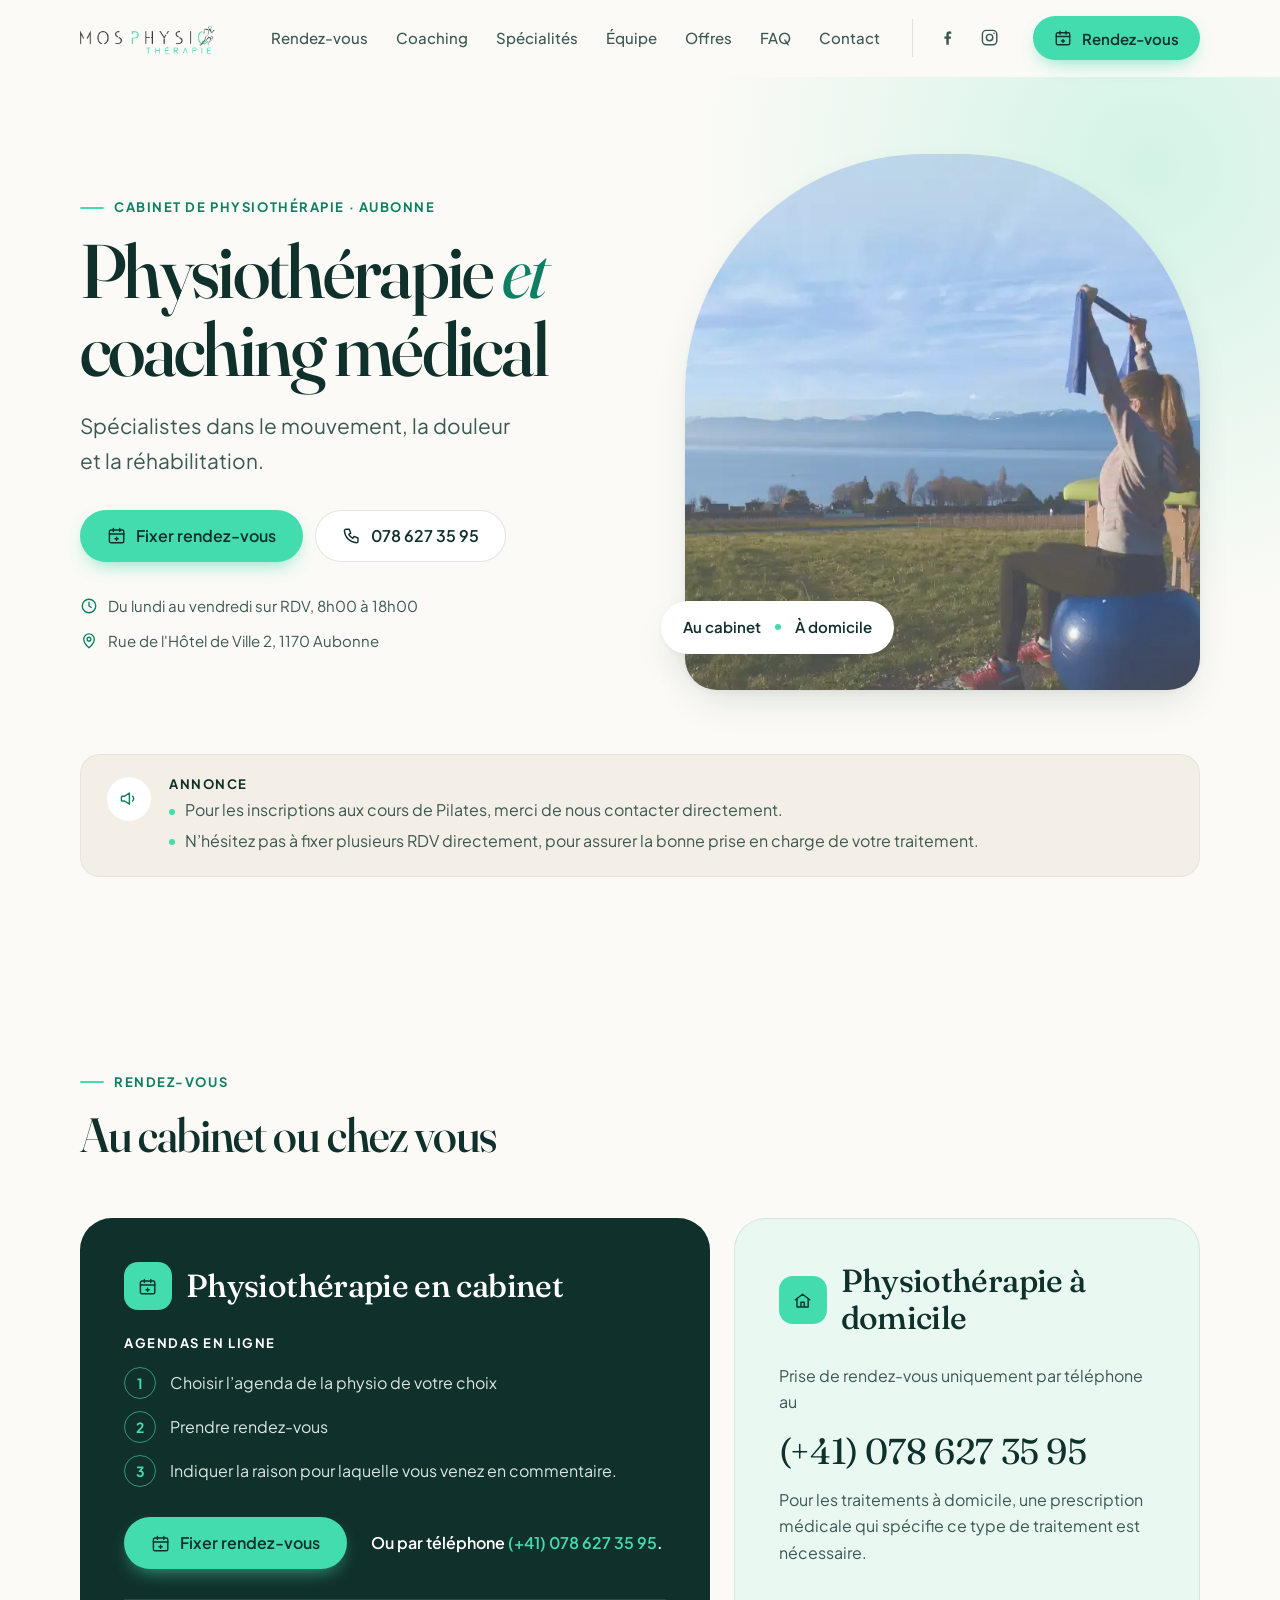
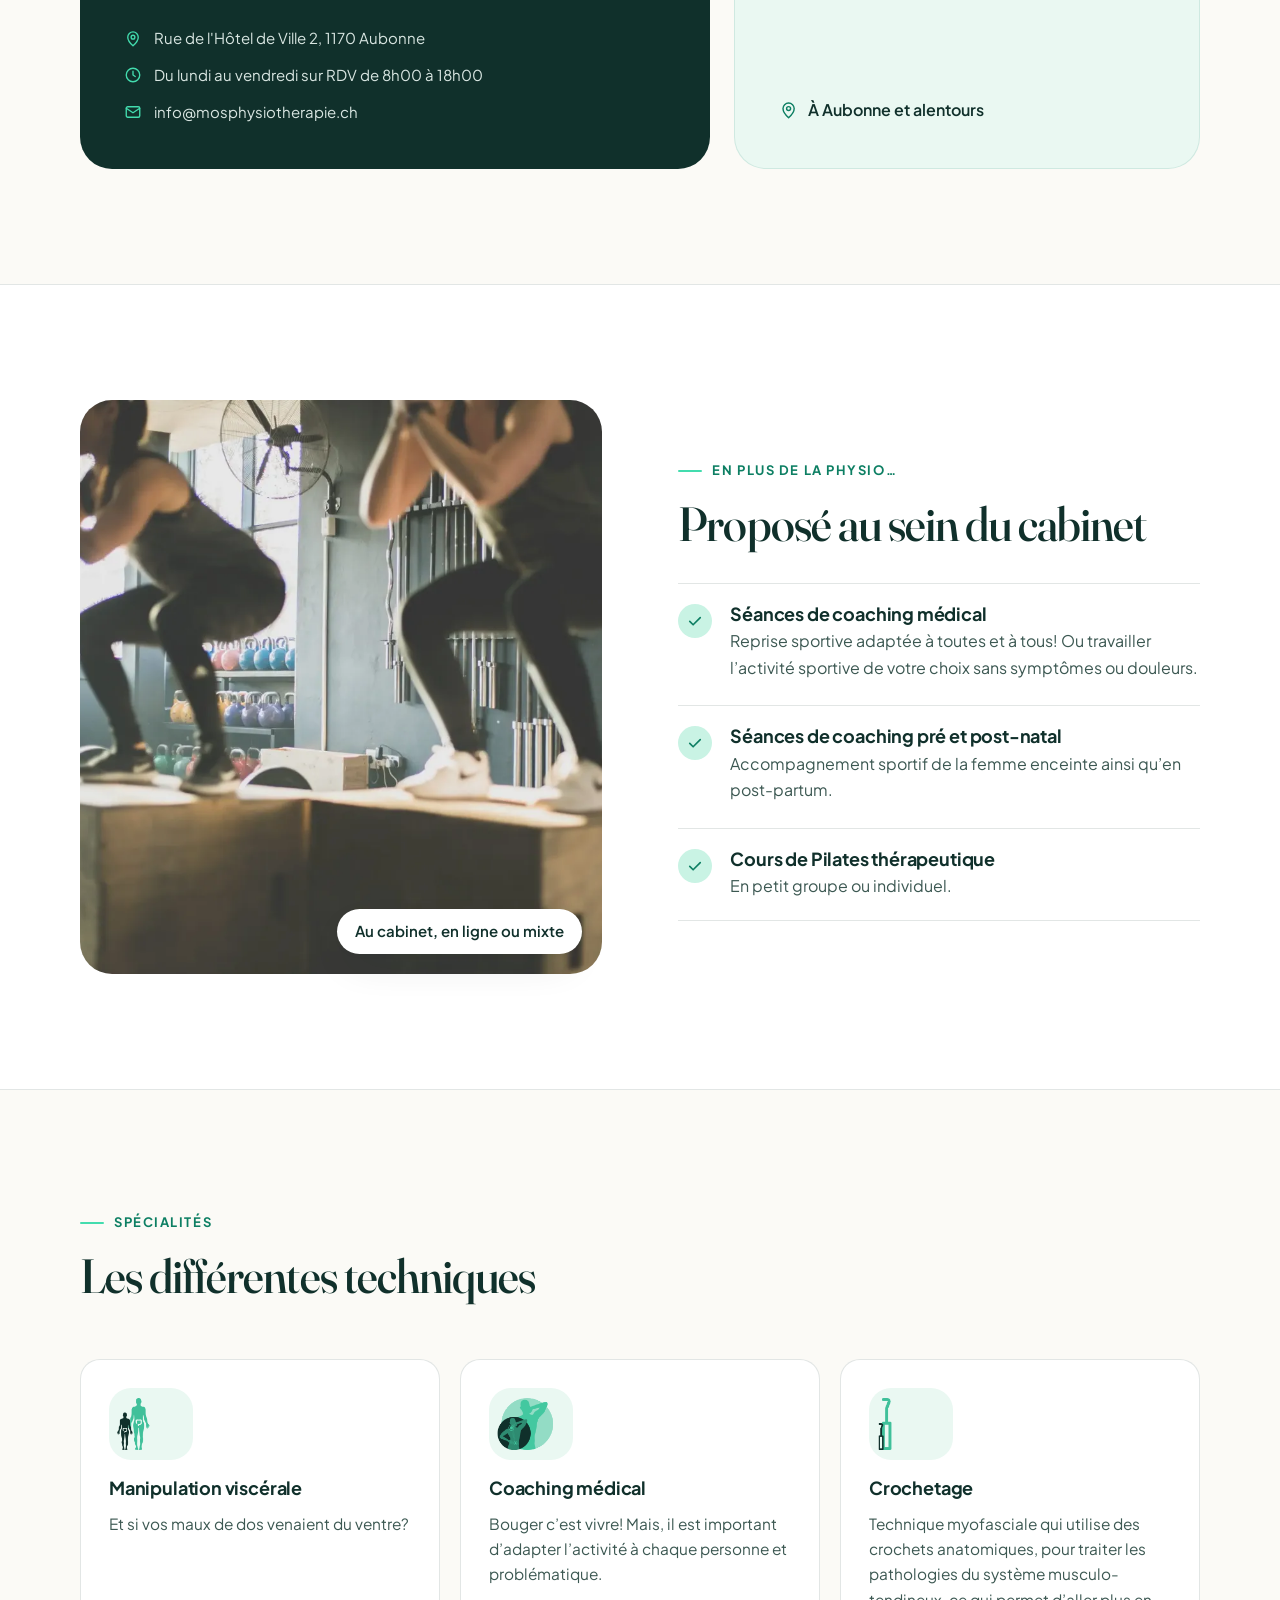
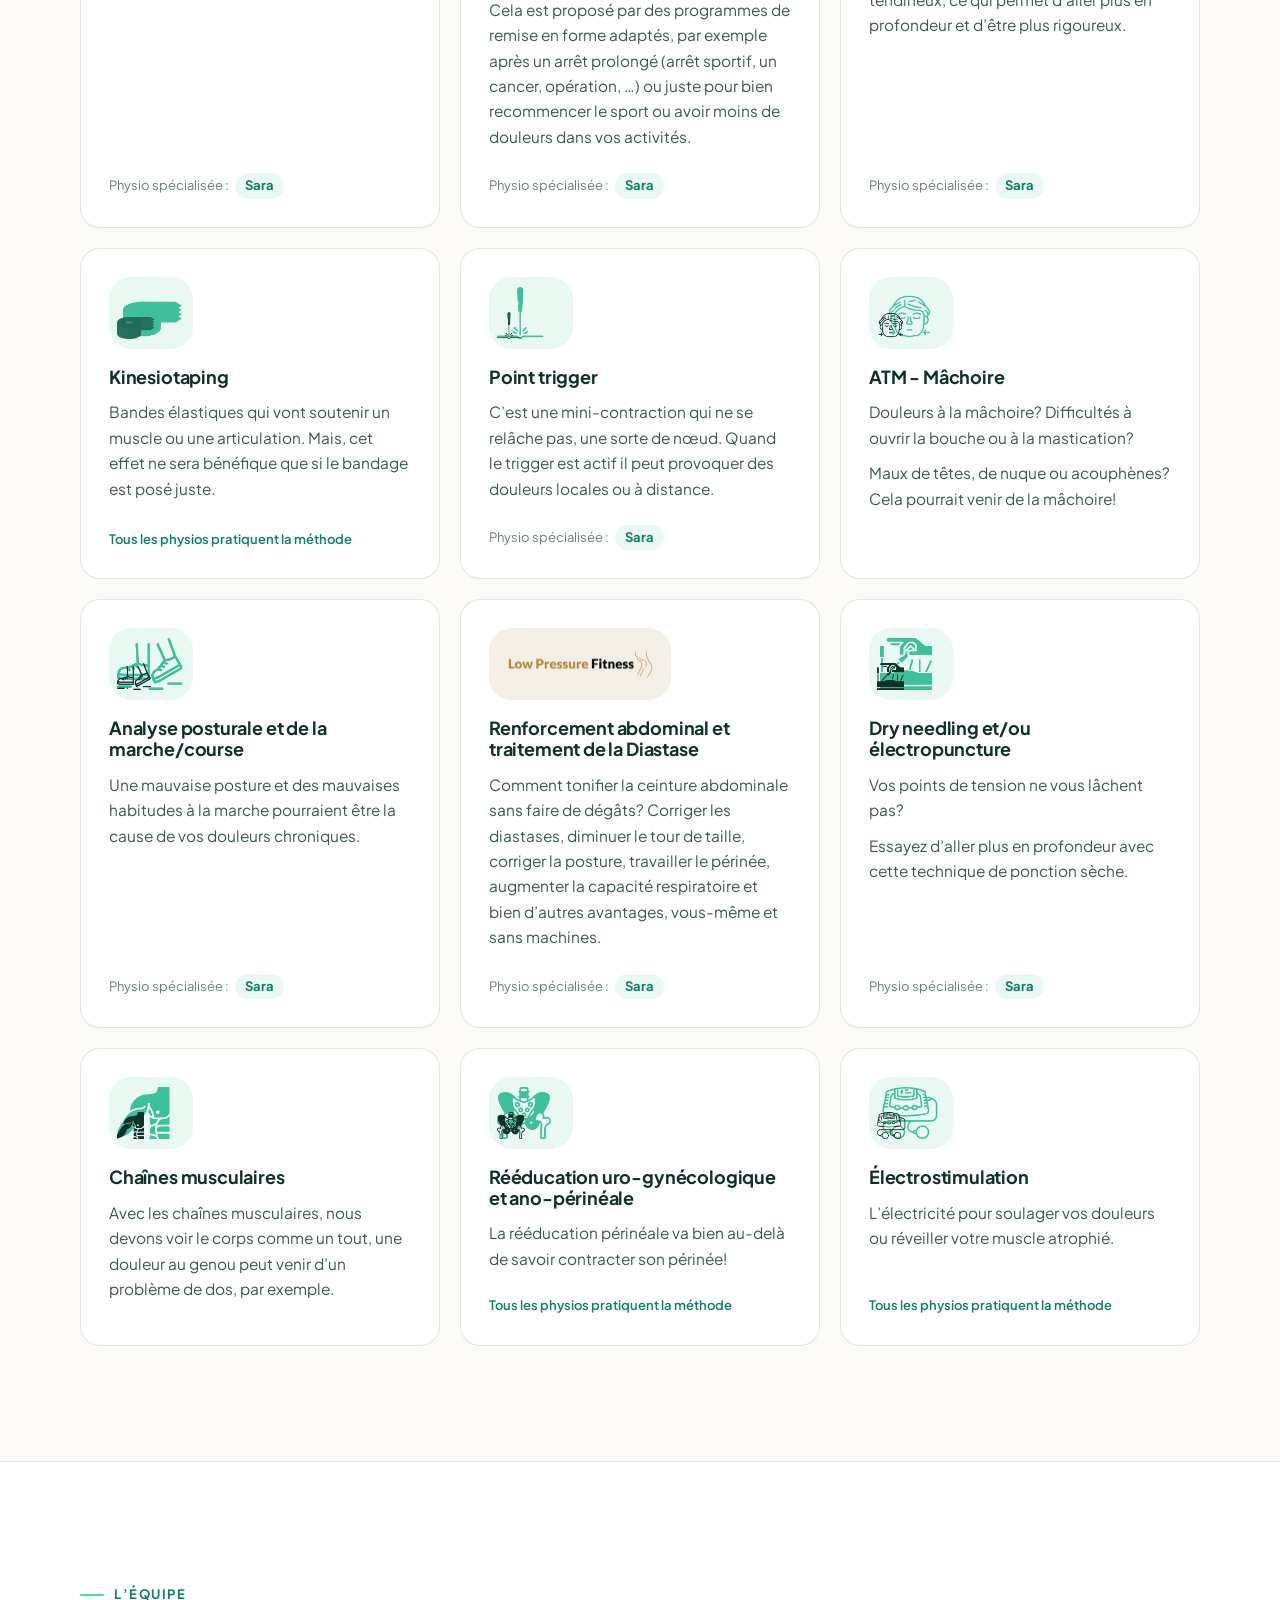
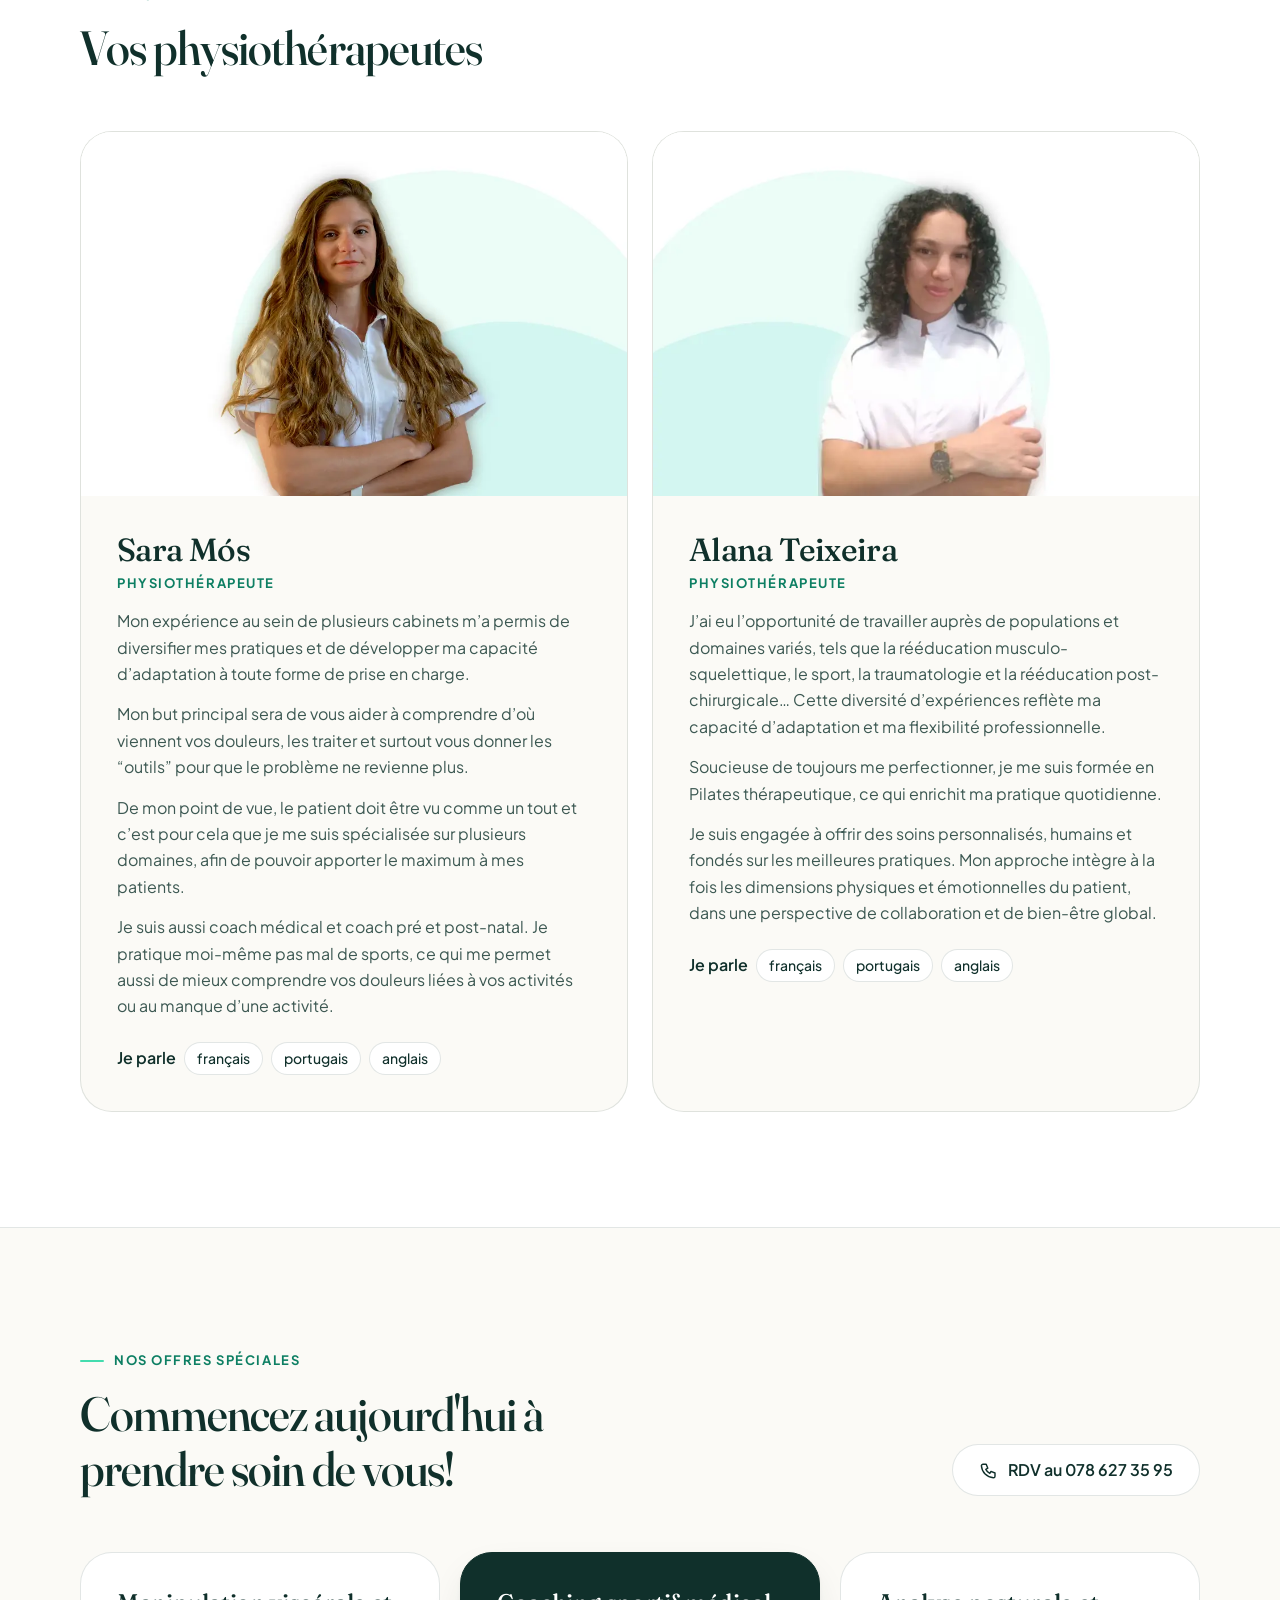
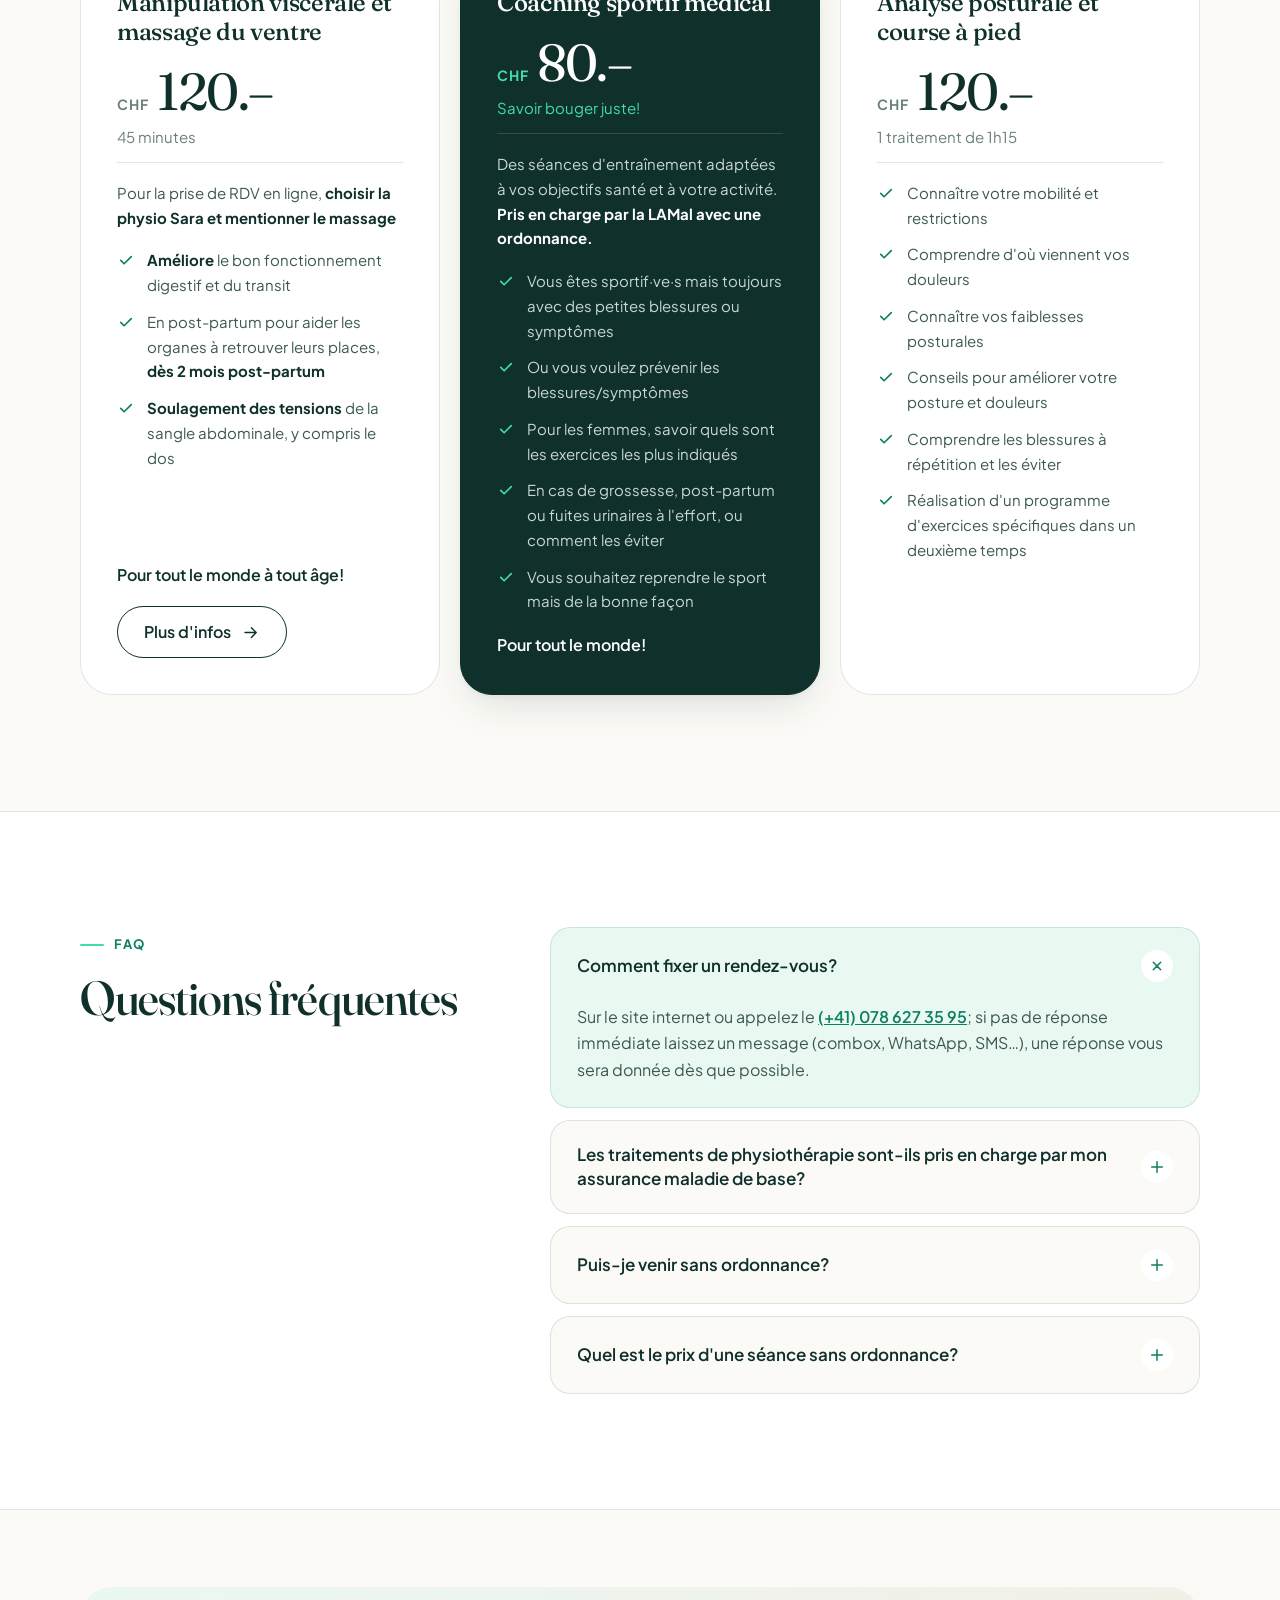
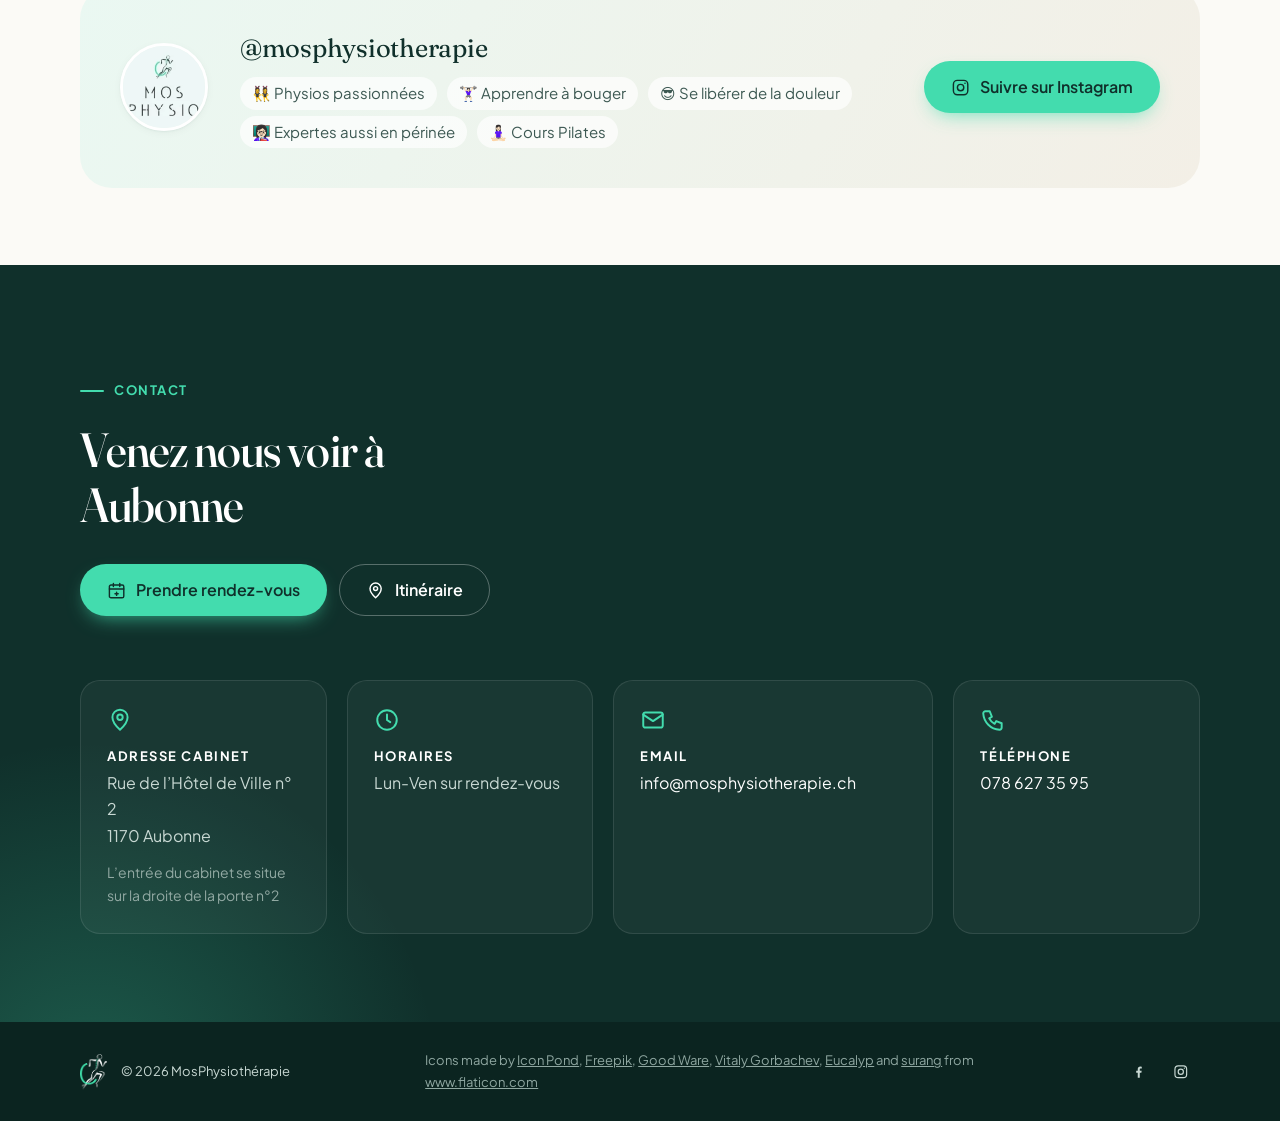
==== pr-6/index.html @ 22729bb2 "Deploying to gh-pages from @ cjdcordeiro/mosphysio.ch@4504180eb14df121e03afb1516a92d59e5ab6d87 🚀" ====
<!DOCTYPE html>
<html lang="fr-CH">
<head>
<meta charset="utf-8">
<meta name="viewport" content="width=device-width, initial-scale=1">
<title>MosPhysiothérapie | Physiothérapie et coaching médical à Aubonne</title>
<meta name="description" content="Physiothérapeutes à Aubonne, spécialisées dans le mouvement, la douleur, les lésions et le périnée. Prenez soin de vous avec MosPhysiothérapie!">
<meta name="theme-color" content="#10302b">
<link rel="canonical" href="https://mosphysiotherapie.ch/">
<meta property="og:locale" content="fr_FR">
<meta property="og:type" content="website">
<meta property="og:title" content="MosPhysiothérapie, physiothérapie et coaching médical à Aubonne">
<meta property="og:description" content="Spécialistes dans le mouvement, la douleur et la réhabilitation.">
<meta property="og:url" content="https://mosphysiotherapie.ch/">
<meta property="og:site_name" content="MosPhysiothérapie">
<meta property="og:image" content="https://mosphysiotherapie.ch/images/hero-aubonne.webp">
<link rel="icon" href="images/favicon-32.jpg" sizes="32x32">
<link rel="icon" href="images/favicon-192.jpg" sizes="192x192">
<link rel="apple-touch-icon" href="images/favicon-180.jpg">

<link rel="preconnect" href="https://fonts.googleapis.com">
<link rel="preconnect" href="https://fonts.gstatic.com" crossorigin>
<link rel="stylesheet" href="https://fonts.googleapis.com/css2?family=Fraunces:ital,opsz,wght@0,9..144,400;0,9..144,500;0,9..144,600;1,9..144,400&family=Plus+Jakarta+Sans:wght@400;500;600;700&display=swap">
<link rel="stylesheet" href="css/style.css">
<link rel="preload" as="image" href="images/hero-aubonne.webp">

<script type="application/ld+json">
{
  "@context": "https://schema.org",
  "@type": "Physiotherapy",
  "name": "MosPhysiothérapie",
  "url": "https://mosphysiotherapie.ch/",
  "logo": "https://mosphysiotherapie.ch/images/logo.webp",
  "telephone": "+41786273595",
  "email": "info@mosphysiotherapie.ch",
  "address": {
    "@type": "PostalAddress",
    "streetAddress": "Rue de l'Hôtel de Ville 2",
    "postalCode": "1170",
    "addressLocality": "Aubonne",
    "addressCountry": "CH"
  },
  "openingHoursSpecification": {
    "@type": "OpeningHoursSpecification",
    "dayOfWeek": ["Monday", "Tuesday", "Wednesday", "Thursday", "Friday"],
    "opens": "08:00",
    "closes": "18:00"
  },
  "sameAs": ["https://www.instagram.com/mosphysiotherapie/", "https://www.facebook.com/mosphysiotherapie"]
}
</script>
<script>document.documentElement.classList.add('js')</script>
</head>
<body>

<svg width="0" height="0" style="position:absolute" aria-hidden="true">
  <defs>
    <symbol id="i-phone" viewBox="0 0 24 24"><path fill="none" stroke="currentColor" stroke-width="1.8" stroke-linecap="round" stroke-linejoin="round" d="M5 4h4l2 5-2.5 1.5a11 11 0 0 0 5 5L15 13l5 2v4a2 2 0 0 1-2 2A16 16 0 0 1 3 6a2 2 0 0 1 2-2"/></symbol>
    <symbol id="i-mail" viewBox="0 0 24 24"><g fill="none" stroke="currentColor" stroke-width="1.8" stroke-linecap="round" stroke-linejoin="round"><rect x="3" y="5" width="18" height="14" rx="2"/><path d="m3 7 9 6 9-6"/></g></symbol>
    <symbol id="i-pin" viewBox="0 0 24 24"><g fill="none" stroke="currentColor" stroke-width="1.8" stroke-linecap="round" stroke-linejoin="round"><path d="M12 21s-7-6.2-7-11.5A7 7 0 0 1 19 9.5C19 14.8 12 21 12 21z"/><circle cx="12" cy="9.5" r="2.5"/></g></symbol>
    <symbol id="i-clock" viewBox="0 0 24 24"><g fill="none" stroke="currentColor" stroke-width="1.8" stroke-linecap="round" stroke-linejoin="round"><circle cx="12" cy="12" r="9"/><path d="M12 7v5l3 2"/></g></symbol>
    <symbol id="i-calendar" viewBox="0 0 24 24"><g fill="none" stroke="currentColor" stroke-width="1.8" stroke-linecap="round" stroke-linejoin="round"><rect x="3" y="5" width="18" height="16" rx="2"/><path d="M16 3v4M8 3v4M3 10h18M12 14v4M10 16h4"/></g></symbol>
    <symbol id="i-home" viewBox="0 0 24 24"><g fill="none" stroke="currentColor" stroke-width="1.8" stroke-linecap="round" stroke-linejoin="round"><path d="m3 11 9-7 9 7"/><path d="M5 10v10h14V10M10 20v-6h4v6"/></g></symbol>
    <symbol id="i-check" viewBox="0 0 24 24"><path fill="none" stroke="currentColor" stroke-width="2.2" stroke-linecap="round" stroke-linejoin="round" d="m5 12.5 4.5 4.5L19 7.5"/></symbol>
    <symbol id="i-arrow" viewBox="0 0 24 24"><path fill="none" stroke="currentColor" stroke-width="1.8" stroke-linecap="round" stroke-linejoin="round" d="M5 12h14m-6-6 6 6-6 6"/></symbol>
    <symbol id="i-megaphone" viewBox="0 0 24 24"><g fill="none" stroke="currentColor" stroke-width="1.8" stroke-linecap="round" stroke-linejoin="round"><path d="M3 10v4a1 1 0 0 0 1 1h3l6 4V5L7 9H4a1 1 0 0 0-1 1z"/><path d="M17 9a4 4 0 0 1 0 6"/></g></symbol>
    <symbol id="i-plus" viewBox="0 0 24 24"><path fill="none" stroke="currentColor" stroke-width="2" stroke-linecap="round" d="M12 5v14M5 12h14"/></symbol>
    <symbol id="i-close" viewBox="0 0 24 24"><path fill="none" stroke="currentColor" stroke-width="2" stroke-linecap="round" d="M6 6l12 12M18 6 6 18"/></symbol>
    <symbol id="i-instagram" viewBox="0 0 24 24"><g fill="none" stroke="currentColor" stroke-width="1.8"><rect x="3" y="3" width="18" height="18" rx="5"/><circle cx="12" cy="12" r="4"/><circle cx="17.5" cy="6.5" r="1" fill="currentColor" stroke="none"/></g></symbol>
    <symbol id="i-facebook" viewBox="0 0 24 24"><path fill="currentColor" d="M13.5 21v-7.5H16l.4-3h-2.9V8.6c0-.9.3-1.5 1.5-1.5h1.6V4.4A21 21 0 0 0 14.3 4c-2.3 0-3.9 1.4-3.9 4v2.5H8v3h2.4V21z"/></symbol>
  </defs>
</svg>

<a class="skip-link" href="#main">Aller au contenu</a>

<header class="site-header" id="top">
  <div class="container header-inner">
    <a class="brand" href="./" aria-label="MosPhysiothérapie, accueil">
      <img src="images/logo.webp" alt="MosPhysiothérapie" width="828" height="315">
    </a>
    <nav class="site-nav" id="site-nav" aria-label="Navigation principale">
      <ul>
        <li><a href="#rendez-vous">Rendez-vous</a></li>
        <li><a href="#coaching">Coaching</a></li>
        <li><a href="#specialites">Spécialités</a></li>
        <li><a href="#equipe">Équipe</a></li>
        <li><a href="#offres">Offres</a></li>
        <li><a href="#faq">FAQ</a></li>
        <li><a href="#contact">Contact</a></li>
      </ul>
      <div class="nav-social">
        <a href="https://www.facebook.com/mosphysiotherapie" target="_blank" rel="noopener" aria-label="Facebook"><svg class="icon"><use href="#i-facebook"/></svg></a>
        <a href="https://www.instagram.com/mosphysio" target="_blank" rel="noopener" aria-label="Instagram"><svg class="icon"><use href="#i-instagram"/></svg></a>
      </div>
    </nav>
    <a class="btn btn-primary btn-sm header-cta" href="https://www.tbooking.ch/fr/book/2367-2562" target="_blank" rel="noopener" data-booking>
      <svg class="icon"><use href="#i-calendar"/></svg>Rendez-vous
    </a>
    <button class="nav-toggle" type="button" aria-controls="site-nav" aria-expanded="false">
      <span class="sr-only">Menu</span><span class="nav-toggle-bars" aria-hidden="true"></span>
    </button>
  </div>
</header>

<main id="main">

  <!-- Hero -->
  <section class="hero">
    <div class="container hero-grid">
      <div class="hero-copy">
        <p class="eyebrow">Cabinet de physiothérapie · Aubonne</p>
        <h1>Physiothérapie <em>et</em> coaching médical</h1>
        <p class="lead">Spécialistes dans le mouvement, la douleur et la réhabilitation.</p>
        <div class="hero-actions">
          <a class="btn btn-primary" href="https://www.tbooking.ch/fr/book/2367-2562" target="_blank" rel="noopener" data-booking>
            <svg class="icon"><use href="#i-calendar"/></svg>Fixer rendez-vous
          </a>
          <a class="btn btn-ghost" href="tel:0041786273595">
            <svg class="icon"><use href="#i-phone"/></svg>078 627 35 95
          </a>
        </div>
        <ul class="hero-facts">
          <li><svg class="icon"><use href="#i-clock"/></svg>Du lundi au vendredi sur RDV, 8h00 à 18h00</li>
          <li><svg class="icon"><use href="#i-pin"/></svg>Rue de l'Hôtel de Ville 2, 1170 Aubonne</li>
        </ul>
      </div>
      <div class="hero-media">
        <div class="hero-photo">
          <img src="images/hero-aubonne.webp" alt="Exercice de physiothérapie en plein air avec vue sur le lac Léman" width="815" height="680" fetchpriority="high">
        </div>
        <div class="hero-badge">
          <span class="hero-badge-title">Au cabinet</span>
          <span class="hero-badge-sep" aria-hidden="true"></span>
          <span class="hero-badge-title">À domicile</span>
        </div>
      </div>
    </div>

    <div class="container">
      <aside class="notice" aria-label="Annonce">
        <span class="notice-icon"><svg class="icon"><use href="#i-megaphone"/></svg></span>
        <div>
          <h2 class="notice-title">Annonce</h2>
          <ul>
            <li>Pour les inscriptions aux cours de Pilates, merci de nous contacter directement.</li>
            <li>N’hésitez pas à fixer plusieurs RDV directement, pour assurer la bonne prise en charge de votre traitement.</li>
          </ul>
        </div>
      </aside>
    </div>
  </section>

  <!-- Rendez-vous -->
  <section class="section" id="rendez-vous">
    <div class="container">
      <header class="section-head">
        <p class="eyebrow">Rendez-vous</p>
        <h2>Au cabinet ou chez vous</h2>
      </header>

      <div class="rdv-grid">
        <article class="rdv-card rdv-card-main reveal">
          <div class="rdv-card-head">
            <span class="rdv-icon"><svg class="icon"><use href="#i-calendar"/></svg></span>
            <h3>Physiothérapie en cabinet</h3>
          </div>
          <h4 class="rdv-sub">Agendas en ligne</h4>
          <ol class="steps">
            <li>Choisir l’agenda de la physio de votre choix</li>
            <li>Prendre rendez-vous</li>
            <li>Indiquer la raison pour laquelle vous venez en commentaire.</li>
          </ol>
          <div class="rdv-actions">
            <a class="btn btn-primary" href="https://www.tbooking.ch/fr/book/2367-2562" target="_blank" rel="noopener" data-booking>
              <svg class="icon"><use href="#i-calendar"/></svg>Fixer rendez-vous
            </a>
            <p class="rdv-phone">Ou par téléphone <a href="tel:0041786273595">(+41) 078 627 35 95</a>.</p>
          </div>
          <ul class="rdv-details">
            <li><svg class="icon"><use href="#i-pin"/></svg>Rue de l'Hôtel de Ville 2, 1170 Aubonne</li>
            <li><svg class="icon"><use href="#i-clock"/></svg>Du lundi au vendredi sur RDV de 8h00 à 18h00</li>
            <li><svg class="icon"><use href="#i-mail"/></svg><a href="mailto:info@mosphysiotherapie.ch">info@mosphysiotherapie.ch</a></li>
          </ul>
        </article>

        <article class="rdv-card rdv-card-home reveal">
          <div class="rdv-card-head">
            <span class="rdv-icon"><svg class="icon"><use href="#i-home"/></svg></span>
            <h3>Physiothérapie à domicile</h3>
          </div>
          <p>Prise de rendez-vous uniquement par téléphone au</p>
          <a class="big-phone" href="tel:0041786273595">(+41) 078 627 35 95</a>
          <p>Pour les traitements à domicile, une prescription médicale qui spécifie ce type de traitement est nécessaire.</p>
          <p class="rdv-area"><svg class="icon"><use href="#i-pin"/></svg>À Aubonne et alentours</p>
        </article>
      </div>
    </div>
  </section>

  <!-- Coaching -->
  <section class="section section-tint" id="coaching">
    <div class="container coaching-grid">
      <figure class="coaching-media reveal">
        <img src="images/coaching.webp" alt="Cours de circuit training" width="1400" height="899" loading="lazy">
        <figcaption class="coaching-tag">Au cabinet, en ligne ou mixte</figcaption>
      </figure>
      <div class="coaching-copy reveal">
        <p class="eyebrow">En plus de la physio…</p>
        <h2>Proposé au sein du cabinet</h2>
        <ul class="feature-list">
          <li>
            <span class="feature-check"><svg class="icon"><use href="#i-check"/></svg></span>
            <div>
              <h3>Séances de coaching médical</h3>
              <p>Reprise sportive adaptée à toutes et à tous! Ou travailler l’activité sportive de votre choix sans symptômes ou douleurs.</p>
            </div>
          </li>
          <li>
            <span class="feature-check"><svg class="icon"><use href="#i-check"/></svg></span>
            <div>
              <h3>Séances de coaching pré et post-natal</h3>
              <p>Accompagnement sportif de la femme enceinte ainsi qu’en post-partum.</p>
            </div>
          </li>
          <li>
            <span class="feature-check"><svg class="icon"><use href="#i-check"/></svg></span>
            <div>
              <h3>Cours de Pilates thérapeutique</h3>
              <p>En petit groupe ou individuel.</p>
            </div>
          </li>
        </ul>
      </div>
    </div>
  </section>

  <!-- Spécialités -->
  <section class="section" id="specialites">
    <div class="container">
      <header class="section-head">
        <p class="eyebrow">Spécialités</p>
        <h2>Les différentes techniques</h2>
      </header>

      <div class="spec-grid">
        <article class="spec-card reveal" id="manipulation-viscerale">
          <span class="spec-icon"><img src="images/icon-visceral.png" alt="" width="127" height="97" loading="lazy"></span>
          <h3>Manipulation viscérale</h3>
          <p>Et si vos maux de dos venaient du ventre?</p>
          <p class="spec-who">Physio spécialisée : <strong>Sara</strong></p>
        </article>

        <article class="spec-card reveal">
          <span class="spec-icon"><img src="images/icon-coaching.png" alt="" width="127" height="97" loading="lazy"></span>
          <h3>Coaching médical</h3>
          <p>Bouger c’est vivre! Mais, il est important d’adapter l’activité à chaque personne et problématique.</p>
          <p>Cela est proposé par des programmes de remise en forme adaptés, par exemple après un arrêt prolongé (arrêt sportif, un cancer, opération, …) ou juste pour bien recommencer le sport ou avoir moins de douleurs dans vos activités.</p>
          <p class="spec-who">Physio spécialisée : <strong>Sara</strong></p>
        </article>

        <article class="spec-card reveal">
          <span class="spec-icon"><img src="images/icon-crochetage.png" alt="" width="127" height="97" loading="lazy"></span>
          <h3>Crochetage</h3>
          <p>Technique myofasciale qui utilise des crochets anatomiques, pour traiter les pathologies du système musculo-tendineux, ce qui permet d’aller plus en profondeur et d’être plus rigoureux.</p>
          <p class="spec-who">Physio spécialisée : <strong>Sara</strong></p>
        </article>

        <article class="spec-card reveal">
          <span class="spec-icon"><img src="images/icon-kinesiotaping.png" alt="" width="127" height="97" loading="lazy"></span>
          <h3>Kinesiotaping</h3>
          <p>Bandes élastiques qui vont soutenir un muscle ou une articulation. Mais, cet effet ne sera bénéfique que si le bandage est posé juste.</p>
          <p class="spec-who spec-who-all">Tous les physios pratiquent la méthode</p>
        </article>

        <article class="spec-card reveal">
          <span class="spec-icon"><img src="images/icon-trigger.png" alt="" width="127" height="97" loading="lazy"></span>
          <h3>Point trigger</h3>
          <p>C’est une mini-contraction qui ne se relâche pas, une sorte de nœud. Quand le trigger est actif il peut provoquer des douleurs locales ou à distance.</p>
          <p class="spec-who">Physio spécialisée : <strong>Sara</strong></p>
        </article>

        <article class="spec-card reveal">
          <span class="spec-icon"><img src="images/icon-atm.png" alt="" width="127" height="97" loading="lazy"></span>
          <h3>ATM - Mâchoire</h3>
          <p>Douleurs à la mâchoire? Difficultés à ouvrir la bouche ou à la mastication?</p>
          <p>Maux de têtes, de nuque ou acouphènes? Cela pourrait venir de la mâchoire!</p>
        </article>

        <article class="spec-card reveal">
          <span class="spec-icon"><img src="images/icon-posture.png" alt="" width="127" height="97" loading="lazy"></span>
          <h3>Analyse posturale et de la marche/course</h3>
          <p>Une mauvaise posture et des mauvaises habitudes à la marche pourraient être la cause de vos douleurs chroniques.</p>
          <p class="spec-who">Physio spécialisée : <strong>Sara</strong></p>
        </article>

        <article class="spec-card reveal">
          <span class="spec-icon spec-icon-logo"><img src="images/logo-lpf.png" alt="Low Pressure Fitness" width="300" height="67" loading="lazy"></span>
          <h3>Renforcement abdominal et traitement de la Diastase</h3>
          <p>Comment tonifier la ceinture abdominale sans faire de dégâts? Corriger les diastases, diminuer le tour de taille, corriger la posture, travailler le périnée, augmenter la capacité respiratoire et bien d’autres avantages, vous-même et sans machines.</p>
          <p class="spec-who">Physio spécialisée : <strong>Sara</strong></p>
        </article>

        <article class="spec-card reveal">
          <span class="spec-icon"><img src="images/icon-dry-needling.png" alt="" width="127" height="97" loading="lazy"></span>
          <h3>Dry needling et/ou électropuncture</h3>
          <p>Vos points de tension ne vous lâchent pas?</p>
          <p>Essayez d’aller plus en profondeur avec cette technique de ponction sèche.</p>
          <p class="spec-who">Physio spécialisée : <strong>Sara</strong></p>
        </article>

        <article class="spec-card reveal">
          <span class="spec-icon"><img src="images/icon-muscles.png" alt="" width="127" height="97" loading="lazy"></span>
          <h3>Chaînes musculaires</h3>
          <p>Avec les chaînes musculaires, nous devons voir le corps comme un tout, une douleur au genou peut venir d’un problème de dos, par exemple.</p>
        </article>

        <article class="spec-card reveal">
          <span class="spec-icon"><img src="images/icon-pelvis.png" alt="" width="127" height="97" loading="lazy"></span>
          <h3>Rééducation uro-gynécologique et ano-périnéale</h3>
          <p>La rééducation périnéale va bien au-delà de savoir contracter son périnée!</p>
          <p class="spec-who spec-who-all">Tous les physios pratiquent la méthode</p>
        </article>

        <article class="spec-card reveal">
          <span class="spec-icon"><img src="images/icon-electrostim.png" alt="" width="127" height="97" loading="lazy"></span>
          <h3>Électrostimulation</h3>
          <p>L’électricité pour soulager vos douleurs ou réveiller votre muscle atrophié.</p>
          <p class="spec-who spec-who-all">Tous les physios pratiquent la méthode</p>
        </article>
      </div>
    </div>
  </section>

  <!-- Équipe -->
  <section class="section section-tint" id="equipe">
    <div class="container">
      <header class="section-head">
        <p class="eyebrow">L’équipe</p>
        <h2>Vos physiothérapeutes</h2>
      </header>

      <div class="team-grid">
        <article class="team-card reveal">
          <div class="team-photo"><img src="images/sara-mos.webp" alt="Sara Mós" width="960" height="705" loading="lazy"></div>
          <div class="team-body">
            <h3>Sara Mós</h3>
            <p class="team-role">Physiothérapeute</p>
            <p>Mon expérience au sein de plusieurs cabinets m’a permis de diversifier mes pratiques et de développer ma capacité d’adaptation à toute forme de prise en charge.</p>
            <p>Mon but principal sera de vous aider à comprendre d’où viennent vos douleurs, les traiter et surtout vous donner les “outils” pour que le problème ne revienne plus.</p>
            <p>De mon point de vue, le patient doit être vu comme un tout et c’est pour cela que je me suis spécialisée sur plusieurs domaines, afin de pouvoir apporter le maximum à mes patients.</p>
            <p>Je suis aussi coach médical et coach pré et post-natal. Je pratique moi-même pas mal de sports, ce qui me permet aussi de mieux comprendre vos douleurs liées à vos activités ou au manque d’une activité.</p>
            <p class="team-langs">Je parle <span>français</span><span>portugais</span><span>anglais</span></p>
          </div>
        </article>

        <article class="team-card reveal">
          <div class="team-photo"><img src="images/alana-teixeira.png" alt="Alana Teixeira" width="960" height="705" loading="lazy"></div>
          <div class="team-body">
            <h3>Alana Teixeira</h3>
            <p class="team-role">Physiothérapeute</p>
            <p>J’ai eu l’opportunité de travailler auprès de populations et domaines variés, tels que la rééducation musculo-squelettique, le sport, la traumatologie et la rééducation post-chirurgicale… Cette diversité d’expériences reflète ma capacité d’adaptation et ma flexibilité professionnelle.</p>
            <p>Soucieuse de toujours me perfectionner, je me suis formée en Pilates thérapeutique, ce qui enrichit ma pratique quotidienne.</p>
            <p>Je suis engagée à offrir des soins personnalisés, humains et fondés sur les meilleures pratiques. Mon approche intègre à la fois les dimensions physiques et émotionnelles du patient, dans une perspective de collaboration et de bien-être global.</p>
            <p class="team-langs">Je parle <span>français</span><span>portugais</span><span>anglais</span></p>
          </div>
        </article>
      </div>
    </div>
  </section>

  <!-- Offres -->
  <section class="section" id="offres">
    <div class="container">
      <header class="section-head section-head-split">
        <div>
          <p class="eyebrow">Nos offres spéciales</p>
          <h2>Commencez aujourd'hui à prendre soin de vous!</h2>
        </div>
        <a class="btn btn-ghost" href="tel:0041786273595"><svg class="icon"><use href="#i-phone"/></svg>RDV au 078 627 35 95</a>
      </header>

      <div class="offer-grid">
        <article class="offer-card reveal">
          <h3>Manipulation viscérale et massage du ventre</h3>
          <p class="price"><span class="price-cur">CHF</span>120.–<span class="price-unit">45 minutes</span></p>
          <p class="offer-note">Pour la prise de RDV en ligne, <strong>choisir la physio Sara et mentionner le massage</strong></p>
          <ul class="offer-list">
            <li><svg class="icon"><use href="#i-check"/></svg><span><strong>Améliore</strong> le bon fonctionnement digestif et du transit</span></li>
            <li><svg class="icon"><use href="#i-check"/></svg><span>En post-partum pour aider les organes à retrouver leurs places, <strong>dès 2 mois post-partum</strong></span></li>
            <li><svg class="icon"><use href="#i-check"/></svg><span><strong>Soulagement des tensions</strong> de la sangle abdominale, y compris le dos</span></li>
          </ul>
          <p class="offer-foot">Pour tout le monde à tout âge!</p>
          <a class="btn btn-outline" href="#manipulation-viscerale">Plus d'infos<svg class="icon"><use href="#i-arrow"/></svg></a>
        </article>

        <article class="offer-card offer-card-featured reveal">
          <h3>Coaching sportif médical</h3>
          <p class="price"><span class="price-cur">CHF</span>80.–<span class="price-unit">Savoir bouger juste!</span></p>
          <p class="offer-note">Des séances d'entraînement adaptées à vos objectifs santé et à votre activité. <strong>Pris en charge par la LAMal avec une ordonnance.</strong></p>
          <ul class="offer-list">
            <li><svg class="icon"><use href="#i-check"/></svg><span>Vous êtes sportif·ve·s mais toujours avec des petites blessures ou symptômes</span></li>
            <li><svg class="icon"><use href="#i-check"/></svg><span>Ou vous voulez prévenir les blessures/symptômes</span></li>
            <li><svg class="icon"><use href="#i-check"/></svg><span>Pour les femmes, savoir quels sont les exercices les plus indiqués</span></li>
            <li><svg class="icon"><use href="#i-check"/></svg><span>En cas de grossesse, post-partum ou fuites urinaires à l'effort, ou comment les éviter</span></li>
            <li><svg class="icon"><use href="#i-check"/></svg><span>Vous souhaitez reprendre le sport mais de la bonne façon</span></li>
          </ul>
          <p class="offer-foot">Pour tout le monde!</p>
        </article>

        <article class="offer-card reveal">
          <h3>Analyse posturale et course à pied</h3>
          <p class="price"><span class="price-cur">CHF</span>120.–<span class="price-unit">1 traitement de 1h15</span></p>
          <ul class="offer-list">
            <li><svg class="icon"><use href="#i-check"/></svg><span>Connaître votre mobilité et restrictions</span></li>
            <li><svg class="icon"><use href="#i-check"/></svg><span>Comprendre d'où viennent vos douleurs</span></li>
            <li><svg class="icon"><use href="#i-check"/></svg><span>Connaître vos faiblesses posturales</span></li>
            <li><svg class="icon"><use href="#i-check"/></svg><span>Conseils pour améliorer votre posture et douleurs</span></li>
            <li><svg class="icon"><use href="#i-check"/></svg><span>Comprendre les blessures à répétition et les éviter</span></li>
            <li><svg class="icon"><use href="#i-check"/></svg><span>Réalisation d'un programme d'exercices spécifiques dans un deuxième temps</span></li>
          </ul>
        </article>
      </div>
    </div>
  </section>

  <!-- FAQ -->
  <section class="section section-tint" id="faq">
    <div class="container faq-grid">
      <header class="section-head">
        <p class="eyebrow">FAQ</p>
        <h2>Questions fréquentes</h2>
      </header>
      <div class="faq-list">
        <details open>
          <summary>Comment fixer un rendez-vous?<svg class="icon"><use href="#i-plus"/></svg></summary>
          <div class="faq-body">
            <p>Sur le site internet ou appelez le <a href="tel:0041786273595">(+41) 078 627 35 95</a>; si pas de réponse immédiate laissez un message (combox, WhatsApp, SMS…), une réponse vous sera donnée dès que possible.</p>
          </div>
        </details>
        <details>
          <summary>Les traitements de physiothérapie sont-ils pris en charge par mon assurance maladie de base?<svg class="icon"><use href="#i-plus"/></svg></summary>
          <div class="faq-body">
            <p>Oui, avec une ordonnance/prescription de physiothérapie, prescrite par un médecin reconnu en Suisse, les traitements sont donc remboursés selon votre franchise.</p>
          </div>
        </details>
        <details>
          <summary>Puis-je venir sans ordonnance?<svg class="icon"><use href="#i-plus"/></svg></summary>
          <div class="faq-body">
            <p>Si vous êtes un nouveau patient, vous pouvez venir sans ordonnance pour un bilan et premier traitement; pour un suivi, le passage chez votre médecin pourra être indiqué.</p>
            <p>Le traitement ne sera pas pris en charge par votre assurance maladie de base. Merci de préciser lors de votre prise de rendez-vous que vous venez sans ordonnance médicale.</p>
          </div>
        </details>
        <details>
          <summary>Quel est le prix d'une séance sans ordonnance?<svg class="icon"><use href="#i-plus"/></svg></summary>
          <div class="faq-body">
            <p>Une première séance sans ordonnance dure 45 min et coûte 80.–; pour la suite il est possible d’avoir un suivi avec des séances de 30 min au prix de 60.–.</p>
          </div>
        </details>
      </div>
    </div>
  </section>

  <!-- Instagram -->
  <section class="section section-tight">
    <div class="container">
      <a class="insta reveal" href="https://www.instagram.com/mosphysiotherapie/" target="_blank" rel="noopener">
        <img class="insta-avatar" src="images/ig-avatar.webp" alt="" width="150" height="150" loading="lazy">
        <div class="insta-text">
          <p class="insta-handle">@mosphysiotherapie</p>
          <ul class="insta-bio">
            <li>👯‍♀️ Physios passionnées</li>
            <li>🏋🏻‍♀️ Apprendre à bouger</li>
            <li>😎 Se libérer de la douleur</li>
            <li>👩🏻‍🏫 Expertes aussi en périnée</li>
            <li>🧘🏻‍♀️ Cours Pilates</li>
          </ul>
        </div>
        <span class="btn btn-primary insta-btn"><svg class="icon"><use href="#i-instagram"/></svg>Suivre sur Instagram</span>
      </a>
    </div>
  </section>

  <!-- Contact -->
  <section class="contact" id="contact">
    <div class="container">
      <div class="contact-head">
        <p class="eyebrow">Contact</p>
        <h2>Venez nous voir à Aubonne</h2>
        <div class="contact-actions">
          <a class="btn btn-primary" href="https://www.tbooking.ch/fr/book/2367-2562" target="_blank" rel="noopener" data-booking><svg class="icon"><use href="#i-calendar"/></svg>Prendre rendez-vous</a>
          <a class="btn btn-ghost-light" href="https://www.google.com/maps/search/?api=1&amp;query=Rue+de+l%27H%C3%B4tel+de+Ville+2%2C+1170+Aubonne" target="_blank" rel="noopener"><svg class="icon"><use href="#i-pin"/></svg>Itinéraire</a>
        </div>
      </div>
      <div class="contact-grid">
        <div class="contact-item">
          <svg class="icon"><use href="#i-pin"/></svg>
          <h3>Adresse cabinet</h3>
          <p>Rue de l’Hôtel de Ville n° 2<br>1170 Aubonne</p>
          <p class="muted">L’entrée du cabinet se situe sur la droite de la porte n°2</p>
        </div>
        <div class="contact-item">
          <svg class="icon"><use href="#i-clock"/></svg>
          <h3>Horaires</h3>
          <p>Lun-Ven sur rendez-vous</p>
        </div>
        <div class="contact-item">
          <svg class="icon"><use href="#i-mail"/></svg>
          <h3>Email</h3>
          <p><a href="mailto:info@mosphysiotherapie.ch">info@mosphysiotherapie.ch</a></p>
        </div>
        <div class="contact-item">
          <svg class="icon"><use href="#i-phone"/></svg>
          <h3>Téléphone</h3>
          <p><a href="tel:0041786273595">078 627 35 95</a></p>
        </div>
      </div>
    </div>
  </section>
</main>

<footer class="site-footer">
  <div class="container footer-inner">
    <div class="footer-brand">
      <img src="images/logo-footer.png" alt="" width="61" height="80">
      <p>© <span data-year>2026</span> MosPhysiothérapie</p>
    </div>
    <p class="credits">Icons made by <a href="https://www.flaticon.com/authors/popcorns-arts" target="_blank" rel="noopener">Icon Pond</a>, <a href="https://www.flaticon.com/authors/freepik" target="_blank" rel="noopener">Freepik</a>, <a href="https://www.flaticon.com/authors/good-ware" target="_blank" rel="noopener">Good Ware</a>, <a href="https://www.flaticon.com/authors/vitaly-gorbachev" target="_blank" rel="noopener">Vitaly Gorbachev</a>, <a href="https://www.flaticon.com/authors/eucalyp" target="_blank" rel="noopener">Eucalyp</a> and <a href="https://www.flaticon.com/authors/surang" target="_blank" rel="noopener">surang</a> from <a href="https://www.flaticon.com/" target="_blank" rel="noopener">www.flaticon.com</a></p>
    <div class="footer-social">
      <a href="https://www.facebook.com/mosphysiotherapie" target="_blank" rel="noopener" aria-label="Facebook"><svg class="icon"><use href="#i-facebook"/></svg></a>
      <a href="https://www.instagram.com/mosphysio" target="_blank" rel="noopener" aria-label="Instagram"><svg class="icon"><use href="#i-instagram"/></svg></a>
    </div>
  </div>
</footer>

<div class="mobile-bar" aria-label="Actions rapides">
  <a href="tel:0041786273595"><svg class="icon"><use href="#i-phone"/></svg>Appeler</a>
  <a class="mobile-bar-primary" href="https://www.tbooking.ch/fr/book/2367-2562" target="_blank" rel="noopener" data-booking><svg class="icon"><use href="#i-calendar"/></svg>Rendez-vous</a>
</div>

<dialog class="booking" id="booking" aria-labelledby="booking-title">
  <div class="booking-head">
    <img src="images/logo.webp" alt="" width="828" height="315">
    <h2 id="booking-title" class="sr-only">Prendre rendez-vous en ligne</h2>
    <button class="booking-close" type="button" data-close aria-label="Fermer"><svg class="icon"><use href="#i-close"/></svg></button>
  </div>
  <iframe id="t-booking" title="Agenda en ligne MosPhysiothérapie" data-src="https://www.tbooking.ch/fr/book/2367-2562?embedded=true&amp;primary-color=41e2ad&amp;secondary-color=000000"></iframe>
</dialog>

<script src="js/main.js" defer></script>
</body>
</html>
---- pr-6/css/style.css ----
/* MosPhysiothérapie */

:root {
  --ink: #10302b;
  --ink-2: #3c5852;
  --ink-3: #6a807b;
  --mint: #43dcae;
  --mint-strong: #0d7f63;
  --mint-soft: #c9f3e4;
  --mint-wash: #eaf8f2;
  --paper: #fbfaf6;
  --sand: #f3efe6;
  --white: #fff;
  --line: rgba(16, 48, 43, .12);

  --font-display: "Fraunces", Georgia, serif;
  --font-body: "Plus Jakarta Sans", system-ui, -apple-system, "Segoe UI", sans-serif;

  --radius-sm: 12px;
  --radius: 20px;
  --radius-lg: 32px;
  --shadow-sm: 0 1px 2px rgba(16, 48, 43, .06), 0 2px 8px rgba(16, 48, 43, .04);
  --shadow: 0 2px 4px rgba(16, 48, 43, .04), 0 16px 40px -12px rgba(16, 48, 43, .16);
  --header-h: 76px;
  --gutter: clamp(16px, 4vw, 40px);
}

*, *::before, *::after { box-sizing: border-box; }

html {
  scroll-behavior: smooth;
  scroll-padding-top: calc(var(--header-h) + 16px);
  -webkit-text-size-adjust: 100%;
}

body {
  margin: 0;
  background: var(--paper);
  color: var(--ink);
  font-family: var(--font-body);
  font-size: 1rem;
  line-height: 1.65;
  -webkit-font-smoothing: antialiased;
}

img { display: block; max-width: 100%; height: auto; }
a { color: inherit; }
h1, h2, h3, h4 { margin: 0; line-height: 1.15; }
p, ul, ol { margin: 0; }
ul, ol { padding: 0; list-style: none; }

h1, h2 {
  font-family: var(--font-display);
  font-weight: 500;
  letter-spacing: -.02em;
  font-variation-settings: "opsz" 120;
}
h2 { font-size: clamp(2rem, 1.4rem + 2.4vw, 3rem); }
h3 { font-size: 1.125rem; font-weight: 700; letter-spacing: -.01em; }

.icon { width: 1.2em; height: 1.2em; flex: none; }

.container {
  width: 100%;
  max-width: 1200px;
  margin-inline: auto;
  padding-inline: var(--gutter);
}

.sr-only {
  position: absolute; width: 1px; height: 1px; padding: 0; margin: -1px;
  overflow: hidden; clip: rect(0 0 0 0); white-space: nowrap; border: 0;
}

.skip-link {
  position: absolute; left: 16px; top: -100px; z-index: 100;
  background: var(--ink); color: var(--white); padding: 10px 16px; border-radius: 8px;
}
.skip-link:focus { top: 12px; }

:focus-visible { outline: 3px solid var(--mint); outline-offset: 3px; border-radius: 6px; }

.eyebrow {
  display: inline-flex; align-items: center; gap: 10px;
  margin-bottom: 14px;
  color: var(--mint-strong);
  font-size: .8125rem; font-weight: 700; letter-spacing: .12em; text-transform: uppercase;
}
.eyebrow::before { content: ""; width: 24px; height: 2px; border-radius: 2px; background: var(--mint); }

/* Buttons */
.btn {
  display: inline-flex; align-items: center; justify-content: center; gap: 10px;
  min-height: 52px; padding: 0 26px;
  border: 1.5px solid transparent; border-radius: 999px;
  font: 600 1rem/1 var(--font-body);
  text-decoration: none; white-space: nowrap; cursor: pointer;
  transition: background-color .2s, color .2s, border-color .2s, transform .2s, box-shadow .2s;
}
.btn:hover { transform: translateY(-1px); }
.btn-sm { min-height: 44px; padding: 0 20px; font-size: .9375rem; }
.btn-primary { background: var(--mint); color: var(--ink); box-shadow: 0 8px 20px -8px rgba(67, 220, 174, .8); }
.btn-primary:hover { background: #5ae6bc; box-shadow: 0 12px 24px -8px rgba(67, 220, 174, .9); }
.btn-ghost { border-color: var(--line); color: var(--ink); background: var(--white); }
.btn-ghost:hover { border-color: var(--ink); }
.btn-outline { border-color: var(--ink); color: var(--ink); background: transparent; }
.btn-outline:hover { background: var(--ink); color: var(--white); }
.btn-ghost-light { border-color: rgba(255, 255, 255, .3); color: var(--white); }
.btn-ghost-light:hover { border-color: var(--white); }

/* Header */
.site-header {
  position: sticky; top: 0; z-index: 50;
  background: rgba(251, 250, 246, .85);
  backdrop-filter: saturate(160%) blur(14px);
  -webkit-backdrop-filter: saturate(160%) blur(14px);
  border-bottom: 1px solid transparent;
  transition: border-color .3s, box-shadow .3s;
}
.site-header.is-scrolled { border-color: var(--line); box-shadow: 0 6px 24px -18px rgba(16, 48, 43, .5); }
.header-inner { display: flex; align-items: center; gap: 24px; height: var(--header-h); }
.brand img { width: auto; height: 52px; }
.site-nav { margin-left: auto; display: flex; align-items: center; gap: 20px; }
.site-nav ul { display: flex; gap: 4px; }
.site-nav ul a {
  display: block; padding: 8px 12px; border-radius: 999px;
  font-size: .9375rem; font-weight: 500; text-decoration: none; color: var(--ink-2);
  transition: color .2s, background-color .2s;
}
.site-nav ul a:hover { color: var(--ink); background: var(--mint-wash); }
.nav-social { display: flex; gap: 4px; padding-left: 16px; border-left: 1px solid var(--line); }
.nav-social a, .footer-social a {
  display: grid; place-items: center; width: 38px; height: 38px; border-radius: 50%;
  color: var(--ink-2); transition: background-color .2s, color .2s;
}
.nav-social a:hover { background: var(--mint-wash); color: var(--ink); }

.nav-toggle {
  display: none; position: relative;
  width: 44px; height: 44px; margin-left: 4px; padding: 0;
  border: 1px solid var(--line); border-radius: 50%; background: var(--white); cursor: pointer;
}
.nav-toggle-bars, .nav-toggle-bars::before, .nav-toggle-bars::after {
  position: absolute; left: 50%; width: 18px; height: 2px; margin-left: -9px;
  border-radius: 2px; background: var(--ink); transition: transform .25s, opacity .2s;
}
.nav-toggle-bars { top: 50%; margin-top: -1px; }
.nav-toggle-bars::before, .nav-toggle-bars::after { content: ""; left: 0; margin-left: 0; }
.nav-toggle-bars::before { top: -6px; }
.nav-toggle-bars::after { top: 6px; }
.nav-toggle[aria-expanded="true"] .nav-toggle-bars { background: transparent; }
.nav-toggle[aria-expanded="true"] .nav-toggle-bars::before { transform: translateY(6px) rotate(45deg); }
.nav-toggle[aria-expanded="true"] .nav-toggle-bars::after { transform: translateY(-6px) rotate(-45deg); }

@media (max-width: 1080px) {
  .nav-toggle { display: block; }
  .header-cta { margin-left: auto; }
  .site-nav {
    position: fixed; inset: var(--header-h) 0 auto 0;
    flex-direction: column; align-items: stretch; gap: 16px;
    padding: 16px var(--gutter) 28px;
    background: var(--paper); border-bottom: 1px solid var(--line);
    box-shadow: 0 24px 40px -24px rgba(16, 48, 43, .35);
    visibility: hidden; opacity: 0; transform: translateY(-8px);
    transition: opacity .2s, transform .2s, visibility 0s .2s;
  }
  .site-nav.is-open { visibility: visible; opacity: 1; transform: none; transition: opacity .2s, transform .2s; }
  .site-nav ul { flex-direction: column; gap: 0; }
  .site-nav ul a { padding: 14px 4px; border-radius: 0; border-bottom: 1px solid var(--line); font-size: 1.0625rem; color: var(--ink); }
  .site-nav ul a:hover { background: none; }
  .nav-social { padding: 0; border: 0; }
}
@media (max-width: 520px) {
  :root { --header-h: 66px; }
  .brand img { height: 36px; }
  .header-cta { display: none; }
  .nav-toggle { margin-left: auto; }
}

/* Hero */
.hero {
  position: relative; overflow: hidden;
  padding: clamp(40px, 6vw, 80px) 0 clamp(48px, 6vw, 72px);
}
.hero::before {
  content: ""; position: absolute; z-index: -1;
  width: 900px; height: 900px; right: -320px; top: -360px; border-radius: 50%;
  background: radial-gradient(closest-side, rgba(67, 220, 174, .22), rgba(67, 220, 174, 0));
}
.hero-grid {
  display: grid; grid-template-columns: 1.05fr 1fr; align-items: center;
  gap: clamp(32px, 5vw, 72px);
}
.hero h1 {
  font-size: clamp(2.6rem, 1.6rem + 4.4vw, 4.75rem);
  line-height: 1.02; letter-spacing: -.035em;
}
.hero h1 em { font-style: italic; font-weight: 400; color: var(--mint-strong); }
.lead { margin-top: 22px; max-width: 30ch; font-size: clamp(1.125rem, 1rem + .5vw, 1.3rem); color: var(--ink-2); }
.hero-actions { display: flex; flex-wrap: wrap; gap: 12px; margin-top: 32px; }
.hero-facts { display: grid; gap: 10px; margin-top: 32px; color: var(--ink-2); font-size: .9375rem; }
.hero-facts li { display: flex; align-items: center; gap: 10px; }
.hero-facts .icon { color: var(--mint-strong); }

.hero-media { position: relative; }
.hero-photo {
  overflow: hidden; aspect-ratio: 5 / 5.2;
  border-radius: 240px 240px var(--radius-lg) var(--radius-lg);
  box-shadow: var(--shadow);
}
.hero-photo img { width: 100%; height: 100%; object-fit: cover; object-position: 70% 50%; }
.hero-badge {
  position: absolute; left: -24px; bottom: 36px;
  display: flex; align-items: center; gap: 14px;
  padding: 14px 22px; border-radius: 999px;
  background: var(--white); box-shadow: var(--shadow);
  font-weight: 600; font-size: .9375rem;
}
.hero-badge-sep { width: 6px; height: 6px; border-radius: 50%; background: var(--mint); }

@media (max-width: 860px) {
  .hero-grid { grid-template-columns: 1fr; }
  .hero-media { max-width: 520px; }
  .hero-photo { aspect-ratio: 4 / 3; border-radius: 160px 160px var(--radius) var(--radius); }
  .hero-badge { left: 16px; bottom: 16px; }
}

/* Notice */
.notice {
  display: flex; gap: 18px; align-items: flex-start;
  margin-top: clamp(40px, 5vw, 64px); padding: 22px 26px;
  border-radius: var(--radius); background: var(--sand); border: 1px solid rgba(16, 48, 43, .06);
}
.notice-icon {
  display: grid; place-items: center; flex: none;
  width: 44px; height: 44px; border-radius: 50%; background: var(--white); color: var(--mint-strong);
}
.notice-title { font-family: var(--font-body); font-size: .8125rem; font-weight: 700; letter-spacing: .12em; text-transform: uppercase; margin-bottom: 6px; }
.notice ul { display: grid; gap: 4px; color: var(--ink-2); }
.notice li { position: relative; padding-left: 16px; }
.notice li::before { content: ""; position: absolute; left: 0; top: .7em; width: 6px; height: 6px; border-radius: 50%; background: var(--mint); }

/* Sections */
.section { padding: clamp(72px, 9vw, 128px) 0; }
.section-tight { padding: clamp(48px, 6vw, 80px) 0; }
.section-tint { background: var(--white); border-block: 1px solid var(--line); }
.section-head { max-width: 640px; margin-bottom: clamp(36px, 5vw, 56px); }
.section-head-split {
  display: flex; flex-wrap: wrap; align-items: flex-end; justify-content: space-between; gap: 24px;
  max-width: none;
}
.section-head-split h2 { max-width: 18ch; }

/* Rendez-vous */
.rdv-grid { display: grid; grid-template-columns: 1.35fr 1fr; gap: 24px; }
.rdv-card { padding: clamp(28px, 4vw, 44px); border-radius: var(--radius-lg); }
.rdv-card-main { background: var(--ink); color: #d9e6e2; }
.rdv-card-main .rdv-sub { color: var(--white); }
.rdv-card-home { background: var(--mint-wash); border: 1px solid rgba(13, 127, 99, .12); display: flex; flex-direction: column; gap: 14px; color: var(--ink-2); }
.rdv-card-head { display: flex; align-items: center; gap: 14px; margin-bottom: 26px; }
.rdv-card-home .rdv-card-head { margin-bottom: 12px; }
.rdv-card .rdv-card-head h3 { font-family: var(--font-display); font-weight: 500; font-size: clamp(1.5rem, 1.2rem + 1vw, 2rem); letter-spacing: -.02em; color: var(--ink); }
.rdv-card-main .rdv-card-head h3 { color: var(--white); }
.rdv-icon {
  display: grid; place-items: center; flex: none;
  width: 48px; height: 48px; border-radius: 14px; background: var(--mint); color: var(--ink);
}
.rdv-sub { font-size: .8125rem; font-weight: 700; letter-spacing: .12em; text-transform: uppercase; margin-bottom: 16px; }
.steps { counter-reset: step; display: grid; gap: 12px; }
.steps li { counter-increment: step; display: flex; align-items: center; gap: 14px; }
.steps li::before {
  content: counter(step); display: grid; place-items: center; flex: none;
  width: 32px; height: 32px; border-radius: 50%;
  border: 1.5px solid rgba(67, 220, 174, .6); color: var(--mint);
  font-weight: 700; font-size: .875rem;
}
.rdv-actions { display: flex; flex-wrap: wrap; align-items: center; gap: 16px 24px; margin: 30px 0; }
.rdv-phone { font-weight: 600; color: var(--white); }
.rdv-phone a { color: var(--mint); text-decoration: none; white-space: nowrap; }
.rdv-phone a:hover { text-decoration: underline; }
.rdv-details { display: grid; gap: 12px; padding-top: 26px; border-top: 1px solid rgba(255, 255, 255, .12); font-size: .9375rem; }
.rdv-details li { display: flex; align-items: center; gap: 12px; }
.rdv-details .icon { color: var(--mint); }
.rdv-details a { text-decoration: none; }
.rdv-details a:hover { color: var(--white); text-decoration: underline; }
.big-phone {
  font-family: var(--font-display); font-size: clamp(1.6rem, 1.3rem + 1.2vw, 2.25rem);
  color: var(--ink); text-decoration: none; letter-spacing: -.01em; line-height: 1.2;
}
.big-phone:hover { color: var(--mint-strong); }
.rdv-area { display: flex; align-items: center; gap: 10px; margin-top: auto; padding-top: 14px; font-weight: 600; color: var(--ink); }
.rdv-area .icon { color: var(--mint-strong); }
@media (max-width: 860px) { .rdv-grid { grid-template-columns: 1fr; } }

/* Coaching */
.coaching-grid { display: grid; grid-template-columns: 1fr 1fr; gap: clamp(36px, 6vw, 88px); align-items: center; }
.coaching-media { position: relative; margin: 0; }
.coaching-media img { width: 100%; aspect-ratio: 4 / 4.4; object-fit: cover; object-position: 40% 50%; border-radius: var(--radius-lg); }
.coaching-tag {
  position: absolute; right: 20px; bottom: 20px;
  padding: 10px 18px; border-radius: 999px;
  background: var(--white); box-shadow: var(--shadow); font-weight: 600; font-size: .9375rem;
}
.coaching-copy h2 { margin-bottom: 32px; }
.feature-list { display: grid; gap: 4px; }
.feature-list li { display: flex; gap: 18px; padding: 20px 0; border-top: 1px solid var(--line); }
.feature-list li:last-child { border-bottom: 1px solid var(--line); }
.feature-check {
  display: grid; place-items: center; flex: none;
  width: 34px; height: 34px; border-radius: 50%; background: var(--mint-soft); color: var(--mint-strong);
}
.feature-check .icon { width: 18px; height: 18px; }
.feature-list h3 { margin-bottom: 4px; }
.feature-list p { color: var(--ink-2); }
@media (max-width: 860px) {
  .coaching-grid { grid-template-columns: 1fr; }
  .coaching-media img { aspect-ratio: 16 / 11; }
}

/* Spécialités */
.spec-grid { display: grid; grid-template-columns: repeat(auto-fill, minmax(min(100%, 320px), 1fr)); gap: 20px; }
.spec-card {
  display: flex; flex-direction: column; gap: 10px;
  padding: 28px; border-radius: var(--radius);
  background: var(--white); border: 1px solid var(--line);
  color: var(--ink-2); font-size: .9625rem;
  transition: transform .25s, box-shadow .25s, border-color .25s;
}
.spec-card:hover { transform: translateY(-3px); box-shadow: var(--shadow); border-color: transparent; }
.spec-card h3 { color: var(--ink); margin: 8px 0 2px; }
.spec-icon {
  display: grid; place-items: center;
  width: 84px; height: 72px; border-radius: 22px; background: var(--mint-wash);
}
.spec-icon img { width: 68px; height: auto; }
.spec-icon-logo { width: auto; height: 72px; padding: 0 16px; background: var(--sand); justify-self: start; place-self: start; }
.spec-icon-logo img { width: 150px; }
.spec-who {
  margin-top: auto; padding-top: 14px;
  font-size: .8125rem; color: var(--ink-3);
}
.spec-who strong {
  display: inline-block; margin-left: 4px; padding: 2px 10px; border-radius: 999px;
  background: var(--mint-wash); color: var(--mint-strong); font-weight: 700;
}
.spec-who-all { font-weight: 600; color: var(--mint-strong); }

/* Équipe */
.team-grid { display: grid; grid-template-columns: 1fr 1fr; gap: 24px; }
.team-card {
  overflow: hidden; border-radius: var(--radius-lg);
  background: var(--paper); border: 1px solid var(--line);
}
.team-photo { background: var(--white); }
.team-photo img { width: 100%; aspect-ratio: 960 / 640; object-fit: cover; object-position: 50% 15%; }
.team-body { display: grid; gap: 14px; padding: clamp(24px, 3vw, 36px); color: var(--ink-2); }
.team-body h3 { font-family: var(--font-display); font-weight: 500; font-size: 2rem; letter-spacing: -.02em; color: var(--ink); }
.team-role { margin-top: -10px; font-size: .8125rem; font-weight: 700; letter-spacing: .12em; text-transform: uppercase; color: var(--mint-strong); }
.team-langs { display: flex; flex-wrap: wrap; align-items: center; gap: 8px; padding-top: 8px; font-weight: 600; color: var(--ink); }
.team-langs span { padding: 4px 12px; border-radius: 999px; background: var(--white); border: 1px solid var(--line); font-size: .875rem; font-weight: 500; }
@media (max-width: 860px) { .team-grid { grid-template-columns: 1fr; } }

/* Offres */
.offer-grid { display: grid; grid-template-columns: repeat(3, 1fr); gap: 20px; align-items: stretch; }
.offer-card {
  display: flex; flex-direction: column; gap: 18px;
  padding: clamp(26px, 3vw, 36px); border-radius: var(--radius-lg);
  background: var(--white); border: 1px solid var(--line); color: var(--ink-2);
}
.offer-card h3 { font-family: var(--font-display); font-weight: 500; font-size: 1.5rem; line-height: 1.2; letter-spacing: -.015em; color: var(--ink); }
.price {
  display: flex; flex-wrap: wrap; align-items: baseline; gap: 4px 8px;
  padding-bottom: 18px; border-bottom: 1px solid var(--line);
  font-family: var(--font-display); font-size: 3.25rem; line-height: 1; letter-spacing: -.03em; color: var(--ink);
}
.price-cur { font-family: var(--font-body); font-size: .875rem; font-weight: 700; letter-spacing: .08em; color: var(--ink-3); }
.price-unit { flex-basis: 100%; margin-top: 8px; font-family: var(--font-body); font-size: .9375rem; letter-spacing: 0; color: var(--ink-3); }
.offer-note { font-size: .9375rem; }
.offer-note strong { color: var(--ink); }
.offer-list { display: grid; gap: 12px; font-size: .9375rem; }
.offer-list li { display: flex; gap: 12px; }
.offer-list .icon { margin-top: 3px; width: 18px; height: 18px; color: var(--mint-strong); }
.offer-list strong { color: var(--ink); }
.offer-foot { margin-top: auto; font-weight: 600; color: var(--ink); }
.offer-card .btn { align-self: flex-start; }

.offer-card-featured { background: var(--ink); border-color: var(--ink); color: #c8d8d3; box-shadow: var(--shadow); }
.offer-card-featured h3, .offer-card-featured .price, .offer-card-featured .offer-foot,
.offer-card-featured .offer-note strong { color: var(--white); }
.offer-card-featured .price { border-color: rgba(255, 255, 255, .14); }
.offer-card-featured .price-cur, .offer-card-featured .price-unit { color: var(--mint); }
.offer-card-featured .offer-list .icon { color: var(--mint); }
@media (max-width: 960px) { .offer-grid { grid-template-columns: 1fr; max-width: 560px; } }

/* FAQ */
.faq-grid { display: grid; grid-template-columns: 1fr 1.6fr; gap: clamp(24px, 5vw, 80px); align-items: start; }
.faq-list { display: grid; gap: 12px; }
.faq-list details {
  border-radius: var(--radius); background: var(--paper); border: 1px solid var(--line);
  transition: background-color .2s;
}
.faq-list details[open] { background: var(--mint-wash); border-color: rgba(13, 127, 99, .15); }
.faq-list summary {
  display: flex; align-items: center; justify-content: space-between; gap: 20px;
  padding: 22px 26px; cursor: pointer; list-style: none;
  font-weight: 600; font-size: 1.0625rem; line-height: 1.4;
}
.faq-list summary::-webkit-details-marker { display: none; }
.faq-list summary .icon {
  width: 32px; height: 32px; padding: 7px; border-radius: 50%;
  background: var(--white); color: var(--mint-strong); transition: transform .25s;
}
.faq-list details[open] summary .icon { transform: rotate(45deg); }
.faq-body { display: grid; gap: 10px; padding: 0 26px 24px; color: var(--ink-2); }
.faq-body a { color: var(--mint-strong); font-weight: 600; white-space: nowrap; }
@media (max-width: 860px) { .faq-grid { grid-template-columns: 1fr; } .faq-grid .section-head { margin-bottom: 8px; } }

/* Instagram */
.insta {
  display: grid; grid-template-columns: auto 1fr auto; align-items: center; gap: 24px 32px;
  padding: clamp(24px, 4vw, 40px); border-radius: var(--radius-lg);
  background: linear-gradient(120deg, var(--mint-wash), var(--sand));
  text-decoration: none; transition: transform .25s, box-shadow .25s;
}
.insta:hover { transform: translateY(-2px); box-shadow: var(--shadow); }
.insta-avatar { width: 88px; height: 88px; border-radius: 50%; border: 3px solid var(--white); box-shadow: var(--shadow-sm); }
.insta-handle { font-family: var(--font-display); font-size: 1.6rem; letter-spacing: -.01em; margin-bottom: 8px; }
.insta-bio { display: flex; flex-wrap: wrap; gap: 6px 10px; color: var(--ink-2); font-size: .9375rem; }
.insta-bio li { padding: 4px 12px; border-radius: 999px; background: rgba(255, 255, 255, .7); }
@media (max-width: 760px) {
  .insta { grid-template-columns: auto 1fr; }
  .insta-btn { grid-column: 1 / -1; justify-self: start; }
  .insta-avatar { width: 64px; height: 64px; align-self: start; }
}

/* Contact */
.contact {
  position: relative; overflow: hidden;
  padding: clamp(72px, 9vw, 120px) 0 clamp(56px, 7vw, 88px);
  background: var(--ink); color: #c8d8d3;
}
.contact::before {
  content: ""; position: absolute; width: 700px; height: 700px; left: -260px; bottom: -420px; border-radius: 50%;
  background: radial-gradient(closest-side, rgba(67, 220, 174, .25), rgba(67, 220, 174, 0));
}
.contact .container { position: relative; }
.contact-head { display: grid; justify-items: start; gap: 6px; margin-bottom: clamp(40px, 5vw, 64px); }
.contact-head h2 { color: var(--white); max-width: 16ch; }
.contact-head .eyebrow { color: var(--mint); }
.contact-actions { display: flex; flex-wrap: wrap; gap: 12px; margin-top: 26px; }
.contact-grid { display: grid; grid-template-columns: 1fr 1fr 1.3fr 1fr; gap: 20px; }
.contact-item {
  display: grid; align-content: start; gap: 6px;
  padding: 26px; border-radius: var(--radius);
  background: rgba(255, 255, 255, .04); border: 1px solid rgba(255, 255, 255, .1);
}
.contact-item > .icon { width: 26px; height: 26px; margin-bottom: 10px; color: var(--mint); }
.contact-item h3 { color: var(--white); font-size: .8125rem; letter-spacing: .12em; text-transform: uppercase; }
.contact-item a { color: var(--white); text-decoration: none; overflow-wrap: anywhere; }
.contact-item a:hover { color: var(--mint); }
.contact-item .muted { margin-top: 6px; font-size: .875rem; color: #93aaa4; }
@media (max-width: 960px) { .contact-grid { grid-template-columns: 1fr 1fr; } }
@media (max-width: 560px) { .contact-grid { grid-template-columns: 1fr; } }

/* Footer */
.site-footer { background: #0b2420; color: #8fa7a1; font-size: .8125rem; }
.footer-inner { display: flex; flex-wrap: wrap; align-items: center; justify-content: space-between; gap: 16px 32px; padding-block: 28px; }
.footer-brand { display: flex; align-items: center; gap: 14px; color: #c8d8d3; }
.footer-brand img { width: auto; height: 36px; }
.credits { flex: 1 1 360px; max-width: 560px; }
.credits a { color: inherit; }
.footer-social { display: flex; gap: 4px; }
.footer-social a { color: #c8d8d3; }
.footer-social a:hover { background: rgba(255, 255, 255, .08); color: var(--white); }

/* Mobile action bar */
.mobile-bar { display: none; }
@media (max-width: 640px) {
  body { padding-bottom: 76px; }
  .mobile-bar {
    position: fixed; z-index: 40; left: 12px; right: 12px; bottom: 12px;
    display: grid; grid-template-columns: 1fr 1.4fr; gap: 8px; padding: 8px;
    border-radius: 999px; background: rgba(16, 48, 43, .94);
    backdrop-filter: blur(10px); -webkit-backdrop-filter: blur(10px);
    box-shadow: 0 12px 30px -10px rgba(0, 0, 0, .4);
  }
  .mobile-bar a {
    display: flex; align-items: center; justify-content: center; gap: 8px;
    min-height: 48px; border-radius: 999px;
    color: var(--white); font-weight: 600; text-decoration: none;
  }
  .mobile-bar-primary { background: var(--mint); color: var(--ink) !important; }
}

/* Booking dialog */
.booking {
  width: min(760px, calc(100% - 24px)); max-height: calc(100dvh - 24px);
  padding: 0; border: 0; border-radius: var(--radius-lg);
  background: var(--white); color: var(--ink); box-shadow: 0 40px 80px -20px rgba(0, 0, 0, .45);
  overflow: hidden;
}
.booking[open] { display: flex; flex-direction: column; animation: pop .25s ease-out; }
.booking::backdrop { background: rgba(11, 36, 32, .55); backdrop-filter: blur(4px); }
.booking-head { display: flex; align-items: center; justify-content: space-between; padding: 14px 16px 14px 24px; border-bottom: 1px solid var(--line); }
.booking-head img { width: auto; height: 36px; }
.booking-close {
  display: grid; place-items: center; width: 44px; height: 44px; padding: 0;
  border: 0; border-radius: 50%; background: var(--mint-wash); color: var(--ink); cursor: pointer;
}
.booking-close:hover { background: var(--mint-soft); }
.booking iframe { display: block; width: 100%; height: min(680px, calc(100dvh - 100px)); border: 0; }
@keyframes pop { from { opacity: 0; transform: translateY(12px) scale(.98); } }

/* Reveal on scroll */
.js .reveal { opacity: 0; transform: translateY(18px); transition: opacity .7s ease, transform .7s ease; }
.js .reveal.is-visible { opacity: 1; transform: none; }

@media (prefers-reduced-motion: reduce) {
  html { scroll-behavior: auto; }
  *, *::before, *::after { transition-duration: .01ms !important; animation-duration: .01ms !important; }
  .js .reveal { opacity: 1; transform: none; }
}
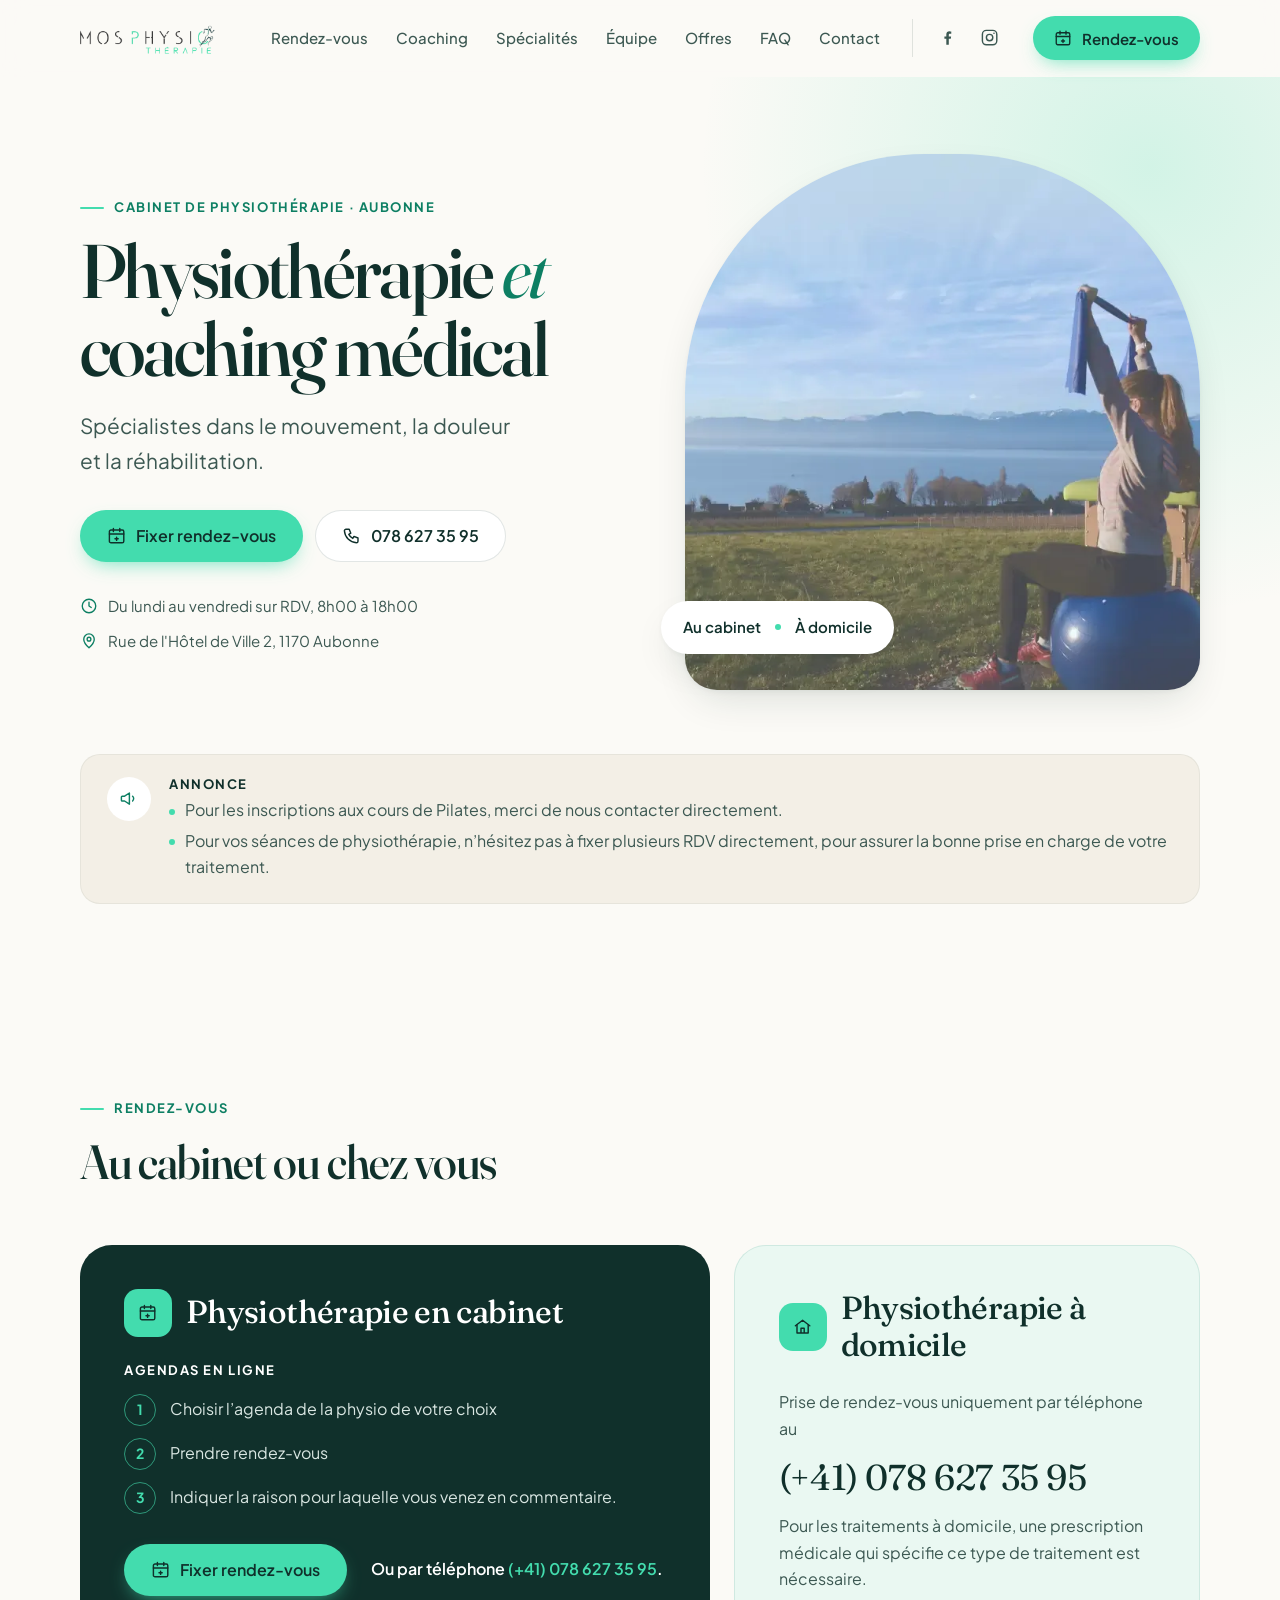
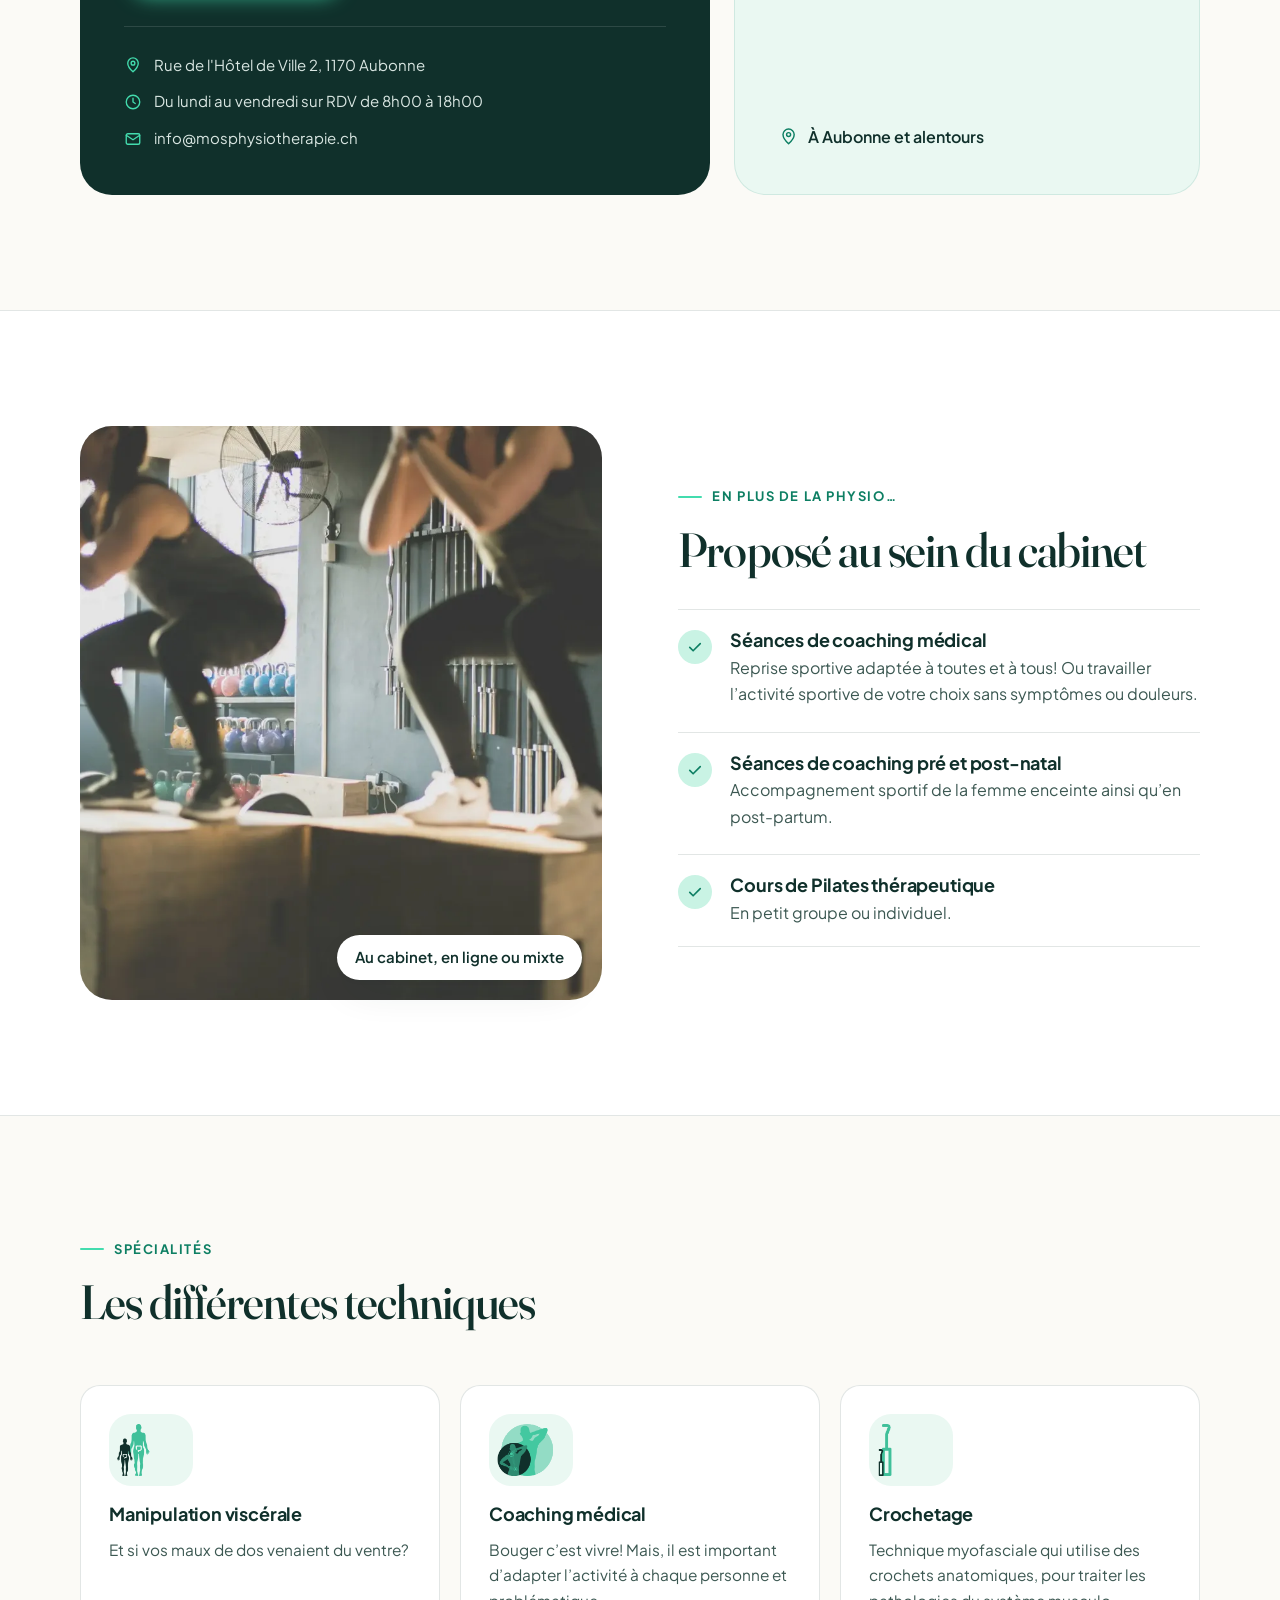
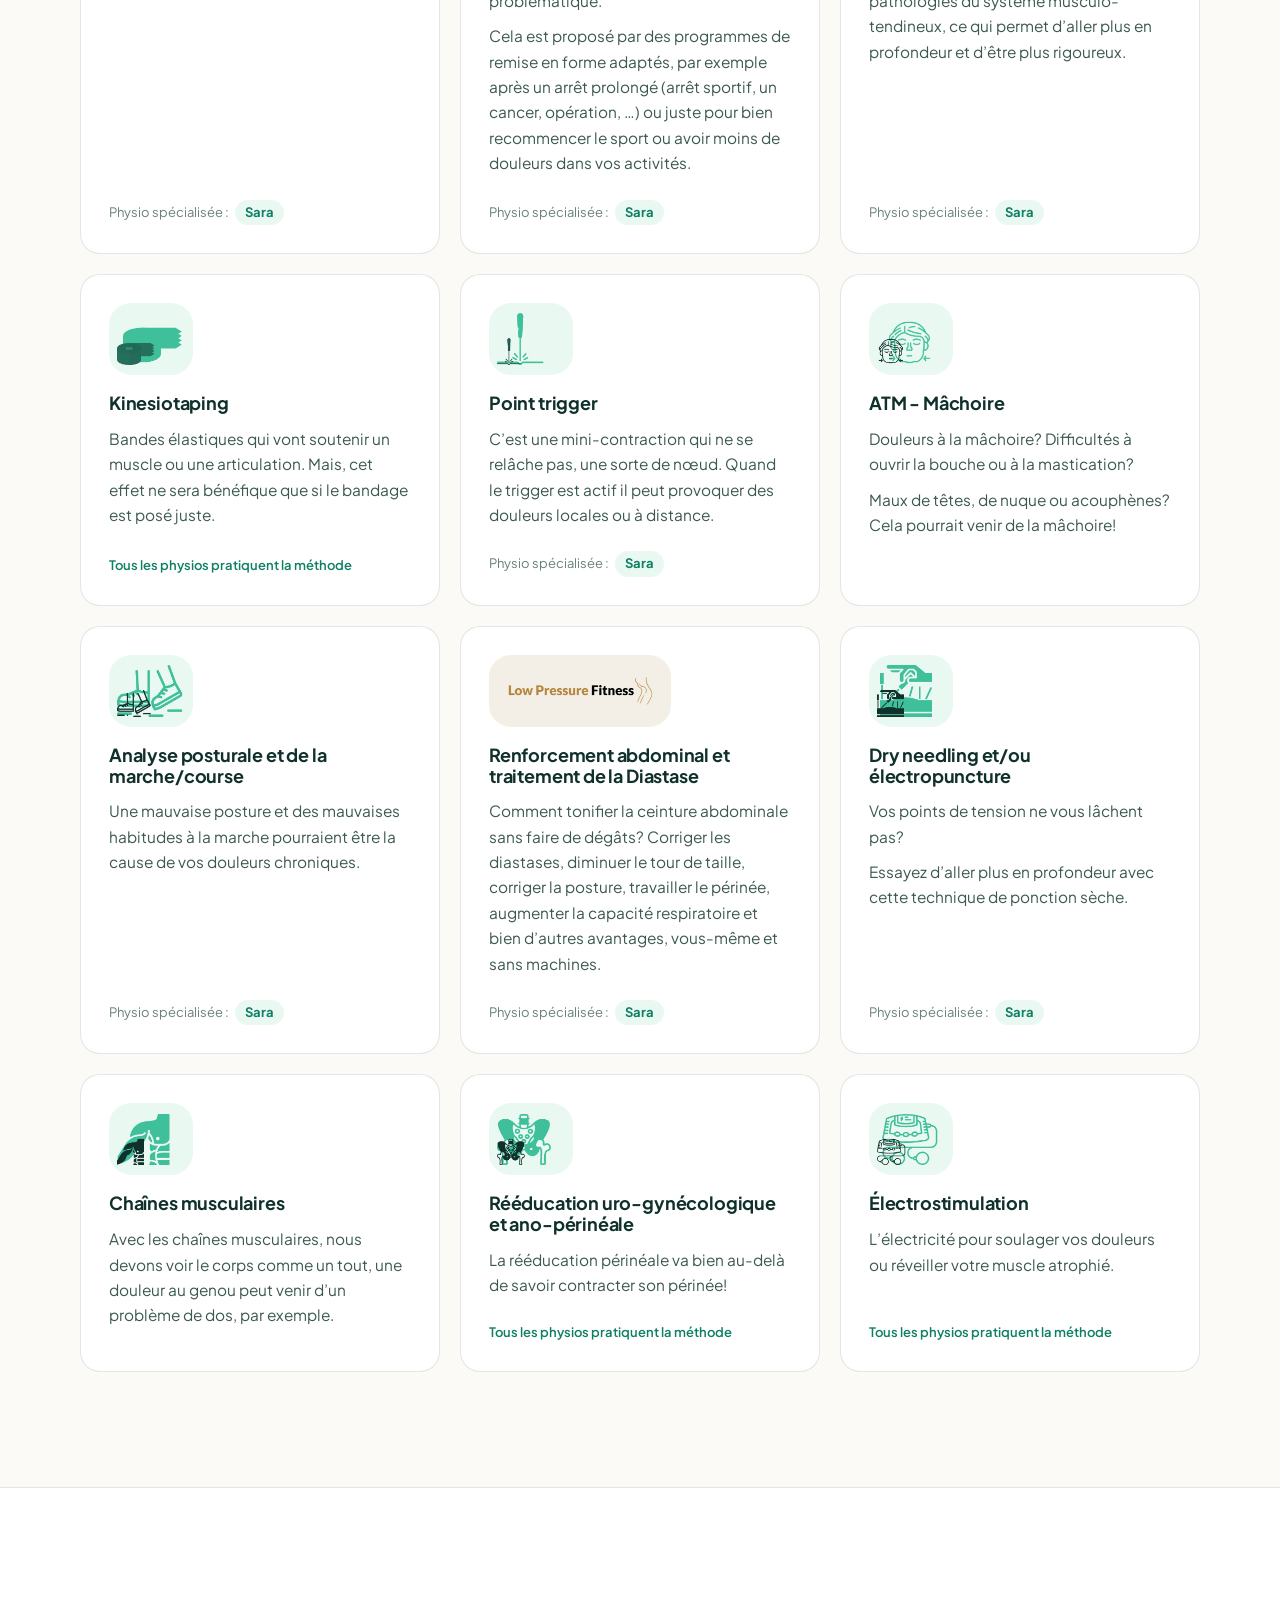
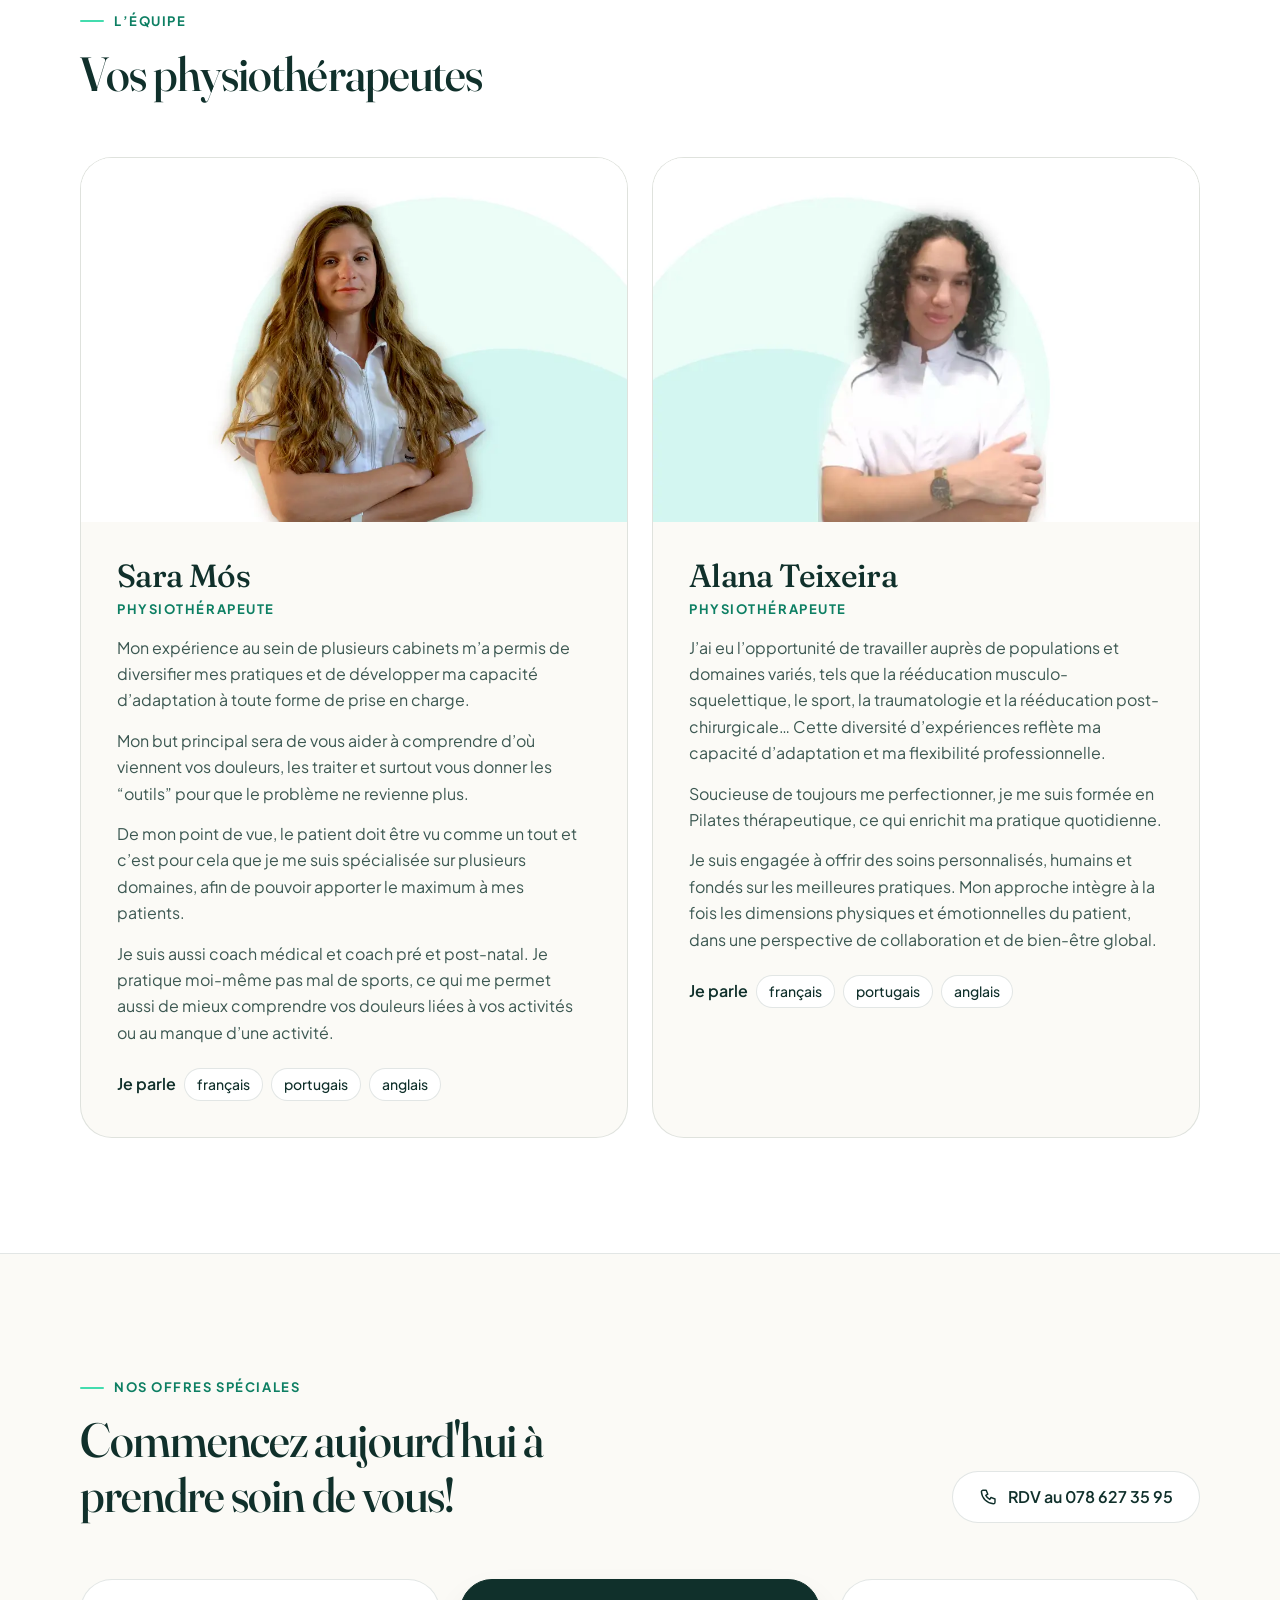
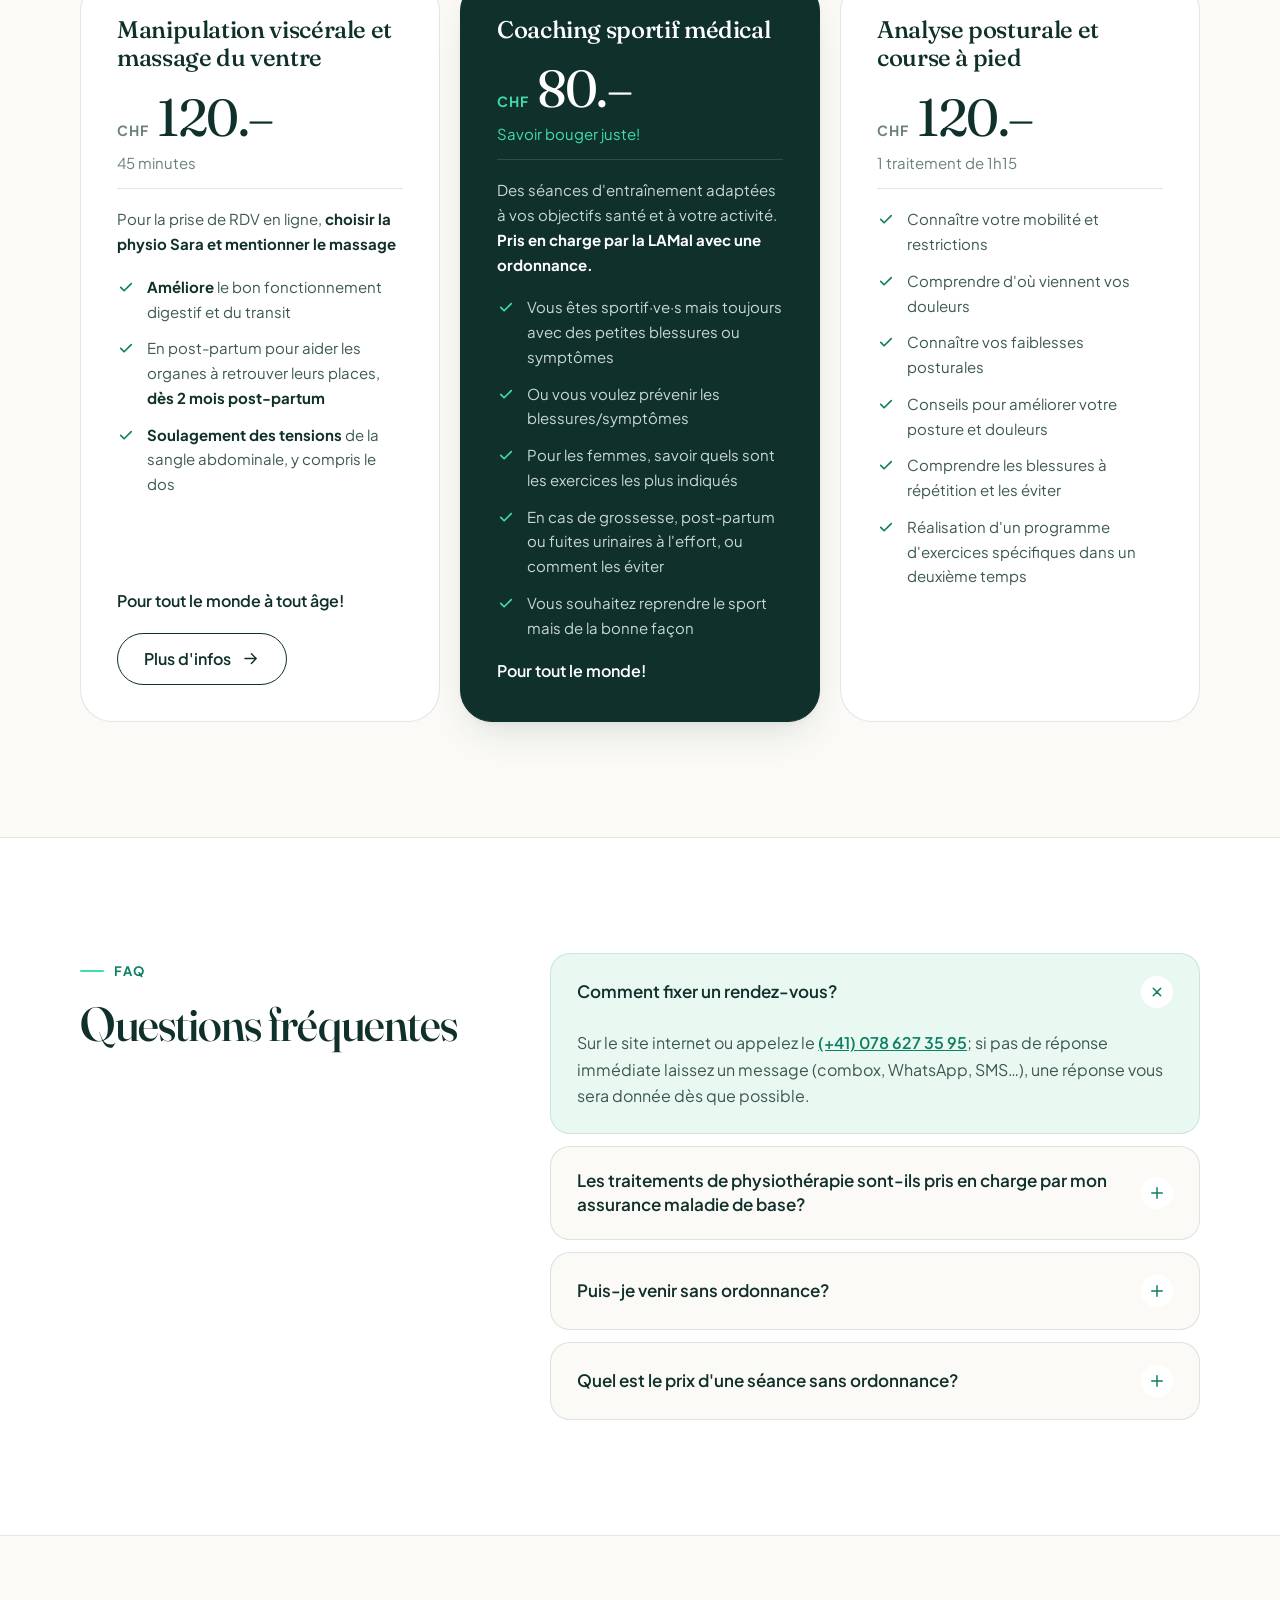
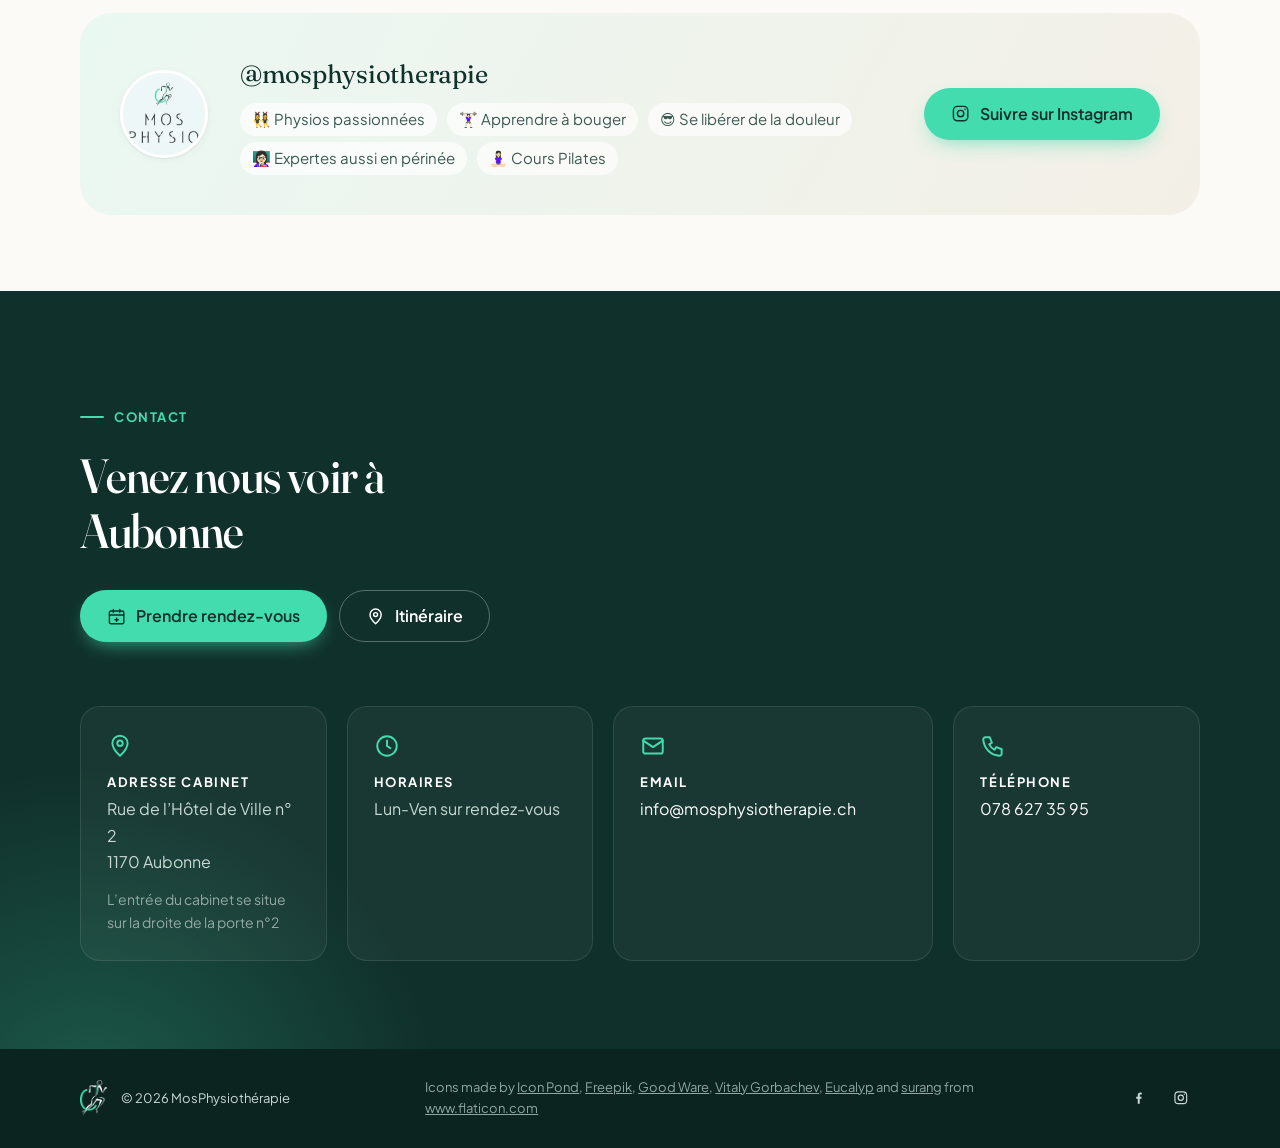
==== commit 2bbba2c3: "Deploying to gh-pages from @ cjdcordeiro/mosphysio.ch@ffba41e5d5ca297986381ab98f201494dd7297f4 🚀" ====
--- a/pr-6/index.html
+++ b/pr-6/index.html
@@ -143,7 +143,7 @@
           <h2 class="notice-title">Annonce</h2>
           <ul>
             <li>Pour les inscriptions aux cours de Pilates, merci de nous contacter directement.</li>
-            <li>N’hésitez pas à fixer plusieurs RDV directement, pour assurer la bonne prise en charge de votre traitement.</li>
+            <li>Pour vos séances de physiothérapie, n’hésitez pas à fixer plusieurs RDV directement, pour assurer la bonne prise en charge de votre traitement.</li>
           </ul>
         </div>
       </aside>
